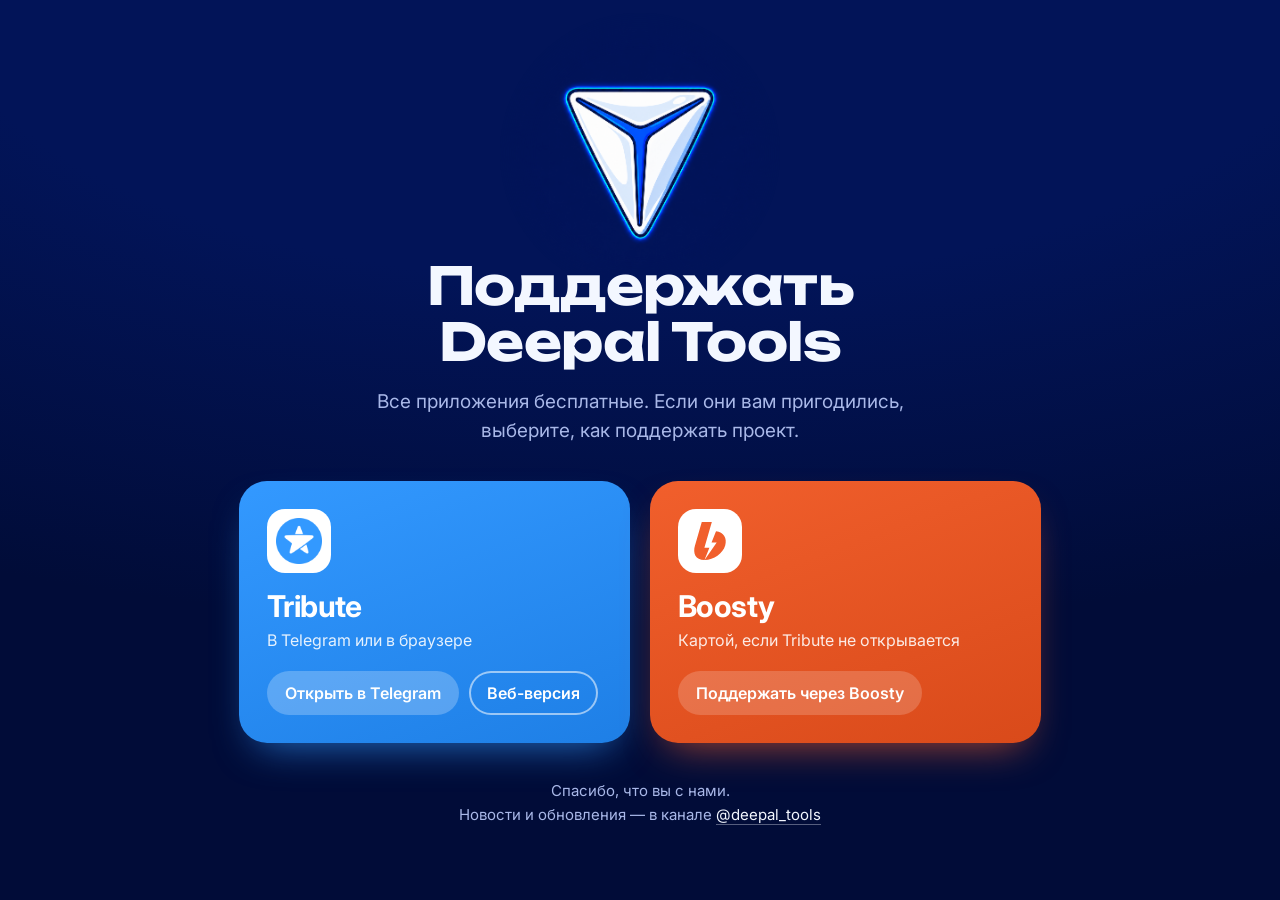
==== donate/index.html @ a40a6d68 "Вернул отдельную страницу доната на /donate/" ====
<!doctype html>
<html lang="ru">
<head>
<meta charset="utf-8">
<meta name="viewport" content="width=device-width, initial-scale=1, viewport-fit=cover">
<title>Поддержать Deepal Tools</title>
<meta name="description" content="Приложения Deepal Tools бесплатные. Поддержать проект можно через Tribute или Boosty.">
<meta name="theme-color" content="#021458">
<meta property="og:title" content="Поддержать Deepal Tools">
<meta property="og:description" content="Tribute или Boosty — как вам удобнее.">
<meta property="og:image" content="https://deepaltools.github.io/assets/deepal-tools.png">
<link rel="icon" href="../assets/deepal-tools.png">
<link rel="apple-touch-icon" href="../assets/deepal-tools.png">
<link rel="preconnect" href="https://fonts.googleapis.com">
<link rel="preconnect" href="https://fonts.gstatic.com" crossorigin>
<link href="https://fonts.googleapis.com/css2?family=Inter:wght@400;500;600;700&family=Unbounded:wght@500;700&display=swap" rel="stylesheet">
<style>
  :root {
    /* Цвета взяты со значка Deepal Tools: его фон и свечение контура. */
    --navy: #021458;
    --navy-deep: #010C38;
    --glow: #00E5FF;
    --white: #F3F7FF;
    --mist: #A9B8E8;
    /* Фирменные цвета сервисов — с их собственных значков. */
    --tribute: #3399FF;
    --tribute-deep: #1E7FE6;
    --boosty: #F15F2C;
    --boosty-deep: #D94A1A;
  }

  * { box-sizing: border-box; }

  html, body { margin: 0; }

  body {
    min-height: 100vh;
    min-height: 100dvh;
    background:
      radial-gradient(120% 70% at 50% 0%, var(--navy) 0%, var(--navy) 45%, var(--navy-deep) 100%);
    background-color: var(--navy-deep);
    color: var(--white);
    font-family: "Inter", system-ui, -apple-system, "Segoe UI", Roboto, sans-serif;
    -webkit-font-smoothing: antialiased;
    display: flex;
    flex-direction: column;
    align-items: center;
    /* Содержимое — по центру экрана, подпись снизу тянет его чуть выше середины. */
    justify-content: center;
    padding: max(20px, env(safe-area-inset-top)) 20px max(24px, env(safe-area-inset-bottom));
  }

  main {
    width: 100%;
    max-width: 802px;
    display: flex;
    flex-direction: column;
    align-items: center;
    text-align: center;
  }

  /* Значок целиком, без обрезки: квадратный тёмно-синий фон картинки совпадает с фоном
     страницы, а края мягко гаснут, чтобы на любом экране не проступил шов. */
  /* Размер значка зависит и от ширины, и от высоты окна, чтобы на низком экране
     плитки с кнопками помещались целиком. height: auto обязателен — иначе атрибут
     height у картинки задаёт высоту отдельно от ширины и значок сплющивается.
     Отрицательные поля съедают пустой фон вокруг треугольника. */
  .mark {
    --s: clamp(150px, min(52vw, 34vh), 280px);
    width: var(--s);
    height: auto;
    aspect-ratio: 1 / 1;
    margin: calc(var(--s) * -0.2) 0 calc(var(--s) * -0.14);
    display: block;
    -webkit-mask-image: radial-gradient(circle at 50% 50%, #000 52%, transparent 71%);
            mask-image: radial-gradient(circle at 50% 50%, #000 52%, transparent 71%);
    animation: wake 1.6s cubic-bezier(.2,.7,.2,1) both;
  }

  @keyframes wake {
    0%   { opacity: 0; transform: scale(.94); }
    100% { opacity: 1; transform: scale(1); }
  }

  /* Фон картинки значка заходит под заголовок; текст — поверх него, иначе ложится тенью. */
  h1, .lede, .choices { position: relative; z-index: 1; }

  h1 {
    font-family: "Unbounded", "Inter", sans-serif;
    font-weight: 700;
    font-size: clamp(28px, min(7.4vw, 6vh), 52px);
    line-height: 1.08;
    letter-spacing: -0.01em;
    margin: 4px 0 0;
  }

  .lede {
    margin: 16px 0 0;
    max-width: 30em;
    font-size: clamp(17px, 4.2vw, 19px);
    line-height: 1.55;
    color: var(--mist);
  }

  /* Ширина плитки = две кнопки Tribute (335) + поле 28 слева и справа = 391;
     две плитки и зазор 20 — 802. Колонки 1fr 1fr: Boosty ровно такой же ширины. */
  .choices {
    width: 802px;
    max-width: 100%;
    margin-top: clamp(20px, 4vh, 40px);
    display: grid;
    grid-template-columns: 1fr 1fr;
    gap: 20px;
  }

  .pay {
    position: relative;
    display: flex;
    flex-direction: column;
    align-items: flex-start;
    text-align: left;
    gap: 18px;
    padding: 28px;
    border-radius: 28px;
    color: #fff;
    text-decoration: none;
    min-height: min(220px, 26vh);
    overflow: hidden;
    transition: transform .18s ease, box-shadow .18s ease;
    -webkit-tap-highlight-color: transparent;
  }

  .pay:active { transform: scale(.98); }

  .pay:focus-visible {
    outline: 3px solid var(--glow);
    outline-offset: 4px;
  }

  .pay.tribute {
    background: linear-gradient(160deg, var(--tribute) 0%, var(--tribute-deep) 100%);
    box-shadow: 0 18px 40px -18px rgba(51, 153, 255, .75);
  }

  .pay.boosty {
    background: linear-gradient(160deg, var(--boosty) 0%, var(--boosty-deep) 100%);
    box-shadow: 0 18px 40px -18px rgba(241, 95, 44, .75);
  }

  @media (hover: hover) {
    .pay:hover { transform: translateY(-3px); }
  }

  .badge {
    width: 64px;
    height: 64px;
    border-radius: 18px;
    background: #fff;
    display: grid;
    place-items: center;
    flex: none;
  }

  .badge img { width: 46px; height: 46px; display: block; }
  .badge svg { width: 38px; height: 38px; display: block; }

  .name {
    font-family: "Inter", sans-serif;
    font-weight: 700;
    font-size: 30px;
    line-height: 1;
    letter-spacing: -0.02em;
  }

  .text { display: flex; flex-direction: column; gap: 8px; }

  .how {
    font-size: 16px;
    line-height: 1.45;
    color: rgba(255, 255, 255, .88);
    max-width: 22em;
  }

  .go {
    margin-top: auto;
    display: inline-flex;
    align-items: center;
    gap: 10px;
    padding: 12px 18px;
    border-radius: 999px;
    background: rgba(255, 255, 255, .18);
    font-weight: 600;
    font-size: 16px;
  }

  .go svg { width: 18px; height: 18px; }

  a.go { color: #fff; text-decoration: none; transition: background .18s ease; }
  a.go:focus-visible { outline: 3px solid var(--glow); outline-offset: 3px; }
  .gos .go { background: rgba(255, 255, 255, .24); }
  .gos .go.ghost { background: transparent; box-shadow: inset 0 0 0 2px rgba(255, 255, 255, .55); }
  @media (hover: hover) {
    a.go:hover { background: rgba(255, 255, 255, .34); }
  }

  /* Две кнопки Tribute — рядом, а на телефоне друг под другом во всю ширину. */
  .gos {
    margin-top: auto;
    display: flex;
    gap: 10px;
  }
  .gos .go { margin-top: 0; white-space: nowrap; }

  /* Плитка Tribute нажимается целиком, как Boosty, и ведёт в Telegram: невидимый слой
     ссылки «Открыть в Telegram» растянут на всю плитку. Веб-версия лежит выше этого слоя
     и открывается только своей кнопкой. */
  .pay.tribute { cursor: pointer; }
  .go.main::after { content: ""; position: absolute; inset: 0; border-radius: 28px; }
  .pay.tribute .go.main { position: static; }
  .go.ghost { position: relative; z-index: 1; }
  .pay.tribute:active:not(:has(.go.ghost:active)) { transform: scale(.98); }

  footer {
    padding-top: clamp(20px, 4vh, 44px);
    text-align: center;
    font-size: 15px;
    line-height: 1.6;
    color: var(--mist);
  }

  footer a {
    color: var(--white);
    text-decoration: none;
    border-bottom: 1px solid rgba(243, 247, 255, .35);
  }

  footer a:focus-visible { outline: 2px solid var(--glow); outline-offset: 3px; border-radius: 4px; }

  @media (max-width: 600px) {
        h1 { font-size: 28px; }
    .lede { font-size: 16px; }
    .choices { width: 100%; grid-template-columns: 1fr; gap: 12px; margin-top: 22px; }
    .lede { margin-top: 12px; }
    .pay { min-height: 0; padding: 20px; gap: 14px; flex-direction: row; flex-wrap: wrap; align-items: flex-start; }
    .pay .text { flex: 1 1 0; }
    .text { gap: 4px; }
    .go { flex-basis: 100%; justify-content: center; margin-top: 4px; }
    .gos { flex-basis: 100%; margin-top: 4px; }
    .gos { flex-direction: column; }
    .name { font-size: 26px; }
  }

  @media (prefers-reduced-motion: reduce) {
    .mark { animation: none; }
    .pay { transition: none; }
  }
</style>
</head>
<body>
<main>
  <img class="mark" src="../assets/deepal-tools.png" alt="Deepal Tools" width="300" height="300">

  <h1>Поддержать Deepal&nbsp;Tools</h1>
  <p class="lede">Все приложения бесплатные. Если они вам пригодились, выберите, как поддержать проект.</p>

  <div class="choices">
    <!-- У Tribute два входа: мини-приложение в Telegram и веб-версия в браузере. -->
    <div class="pay tribute">
      <span class="badge"><img src="../assets/tribute.png" alt="" width="46" height="46"></span>
      <span class="text">
        <span class="name">Tribute</span>
        <span class="how">В Telegram или в браузере</span>
      </span>
      <span class="gos">
        <a class="go main" href="https://t.me/tribute/app?startapp=dPI5" rel="noopener">Открыть в Telegram</a>
        <a class="go ghost" href="https://web.tribute.tg/d/PI5" rel="noopener">Веб-версия</a>
      </span>
    </div>

    <a class="pay boosty" href="https://boosty.to/deepaltools/donate" rel="noopener">
      <span class="badge">
        <!-- Знак Boosty — фирменный, из Simple Icons (источник: boosty.to/app/brand). -->
        <svg viewBox="0 0 24 24" aria-hidden="true"><path fill="#F15F2C" d="M2.661 14.337 6.801 0h6.362L11.88 4.444l-.038.077-3.378 11.733h3.15c-1.321 3.289-2.35 5.867-3.086 7.733-5.816-.063-7.442-4.228-6.02-9.155M8.554 24l7.67-11.035h-3.25l2.83-7.073c4.852.508 7.137 4.33 5.791 8.952C20.16 19.81 14.344 24 8.68 24h-.127z"/></svg>
      </span>
      <span class="text">
        <span class="name">Boosty</span>
        <span class="how">Картой, если Tribute не открывается</span>
      </span>
      <span class="go">Поддержать через Boosty
      </span>
    </a>
  </div>
</main>

<footer>
  Спасибо, что вы с нами.<br>
  Новости и обновления — в канале <a href="https://t.me/deepal_tools">@deepal_tools</a>
</footer>
</body>
</html>
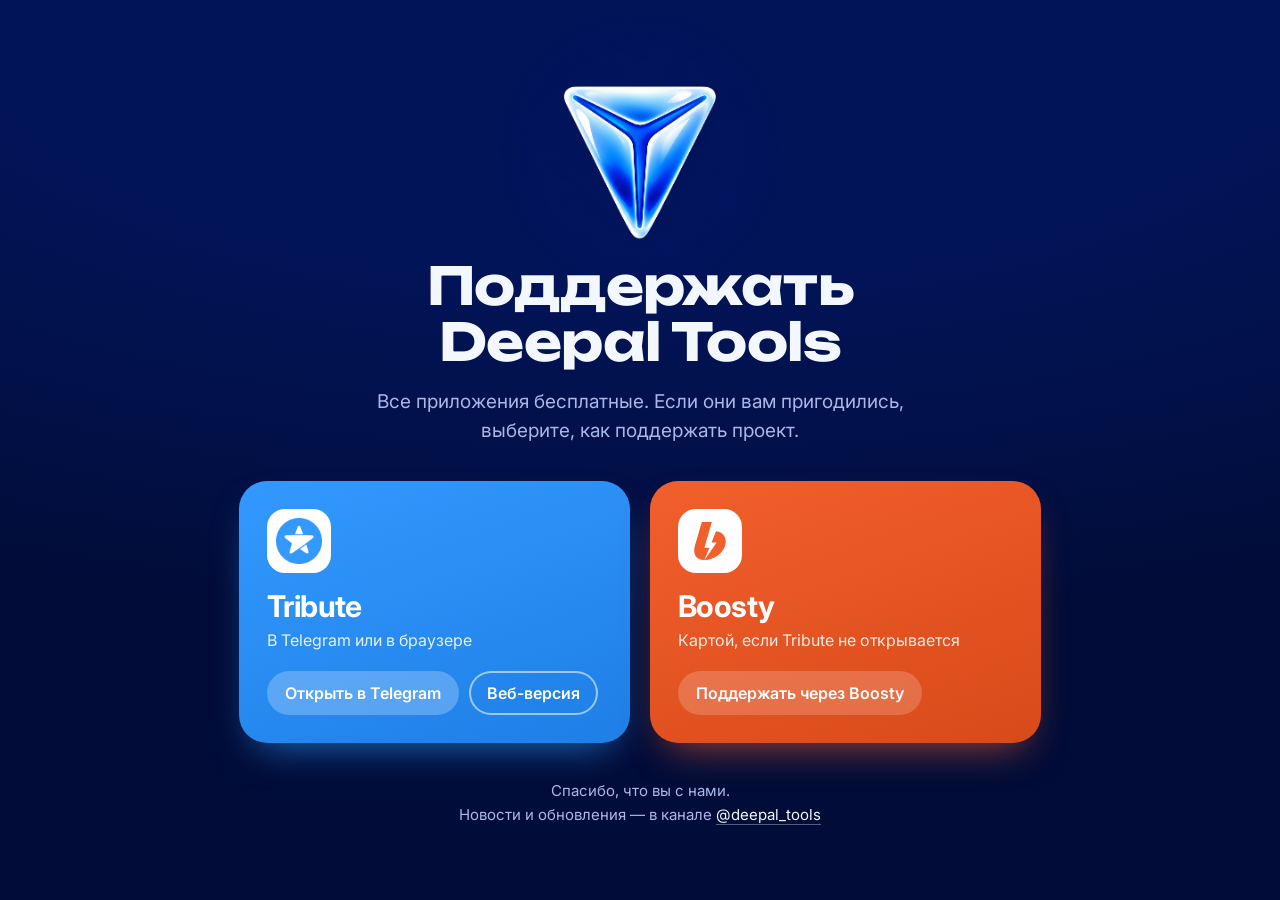
==== commit 2ceaf29e: "Новый стеклянный логотип Deepal Tools" ====
--- a/donate/index.html
+++ b/donate/index.html
@@ -8,9 +8,16 @@
 <meta name="theme-color" content="#021458">
 <meta property="og:title" content="Поддержать Deepal Tools">
 <meta property="og:description" content="Tribute или Boosty — как вам удобнее.">
-<meta property="og:image" content="https://deepaltools.github.io/assets/deepal-tools.png">
-<link rel="icon" href="../assets/deepal-tools.png">
-<link rel="apple-touch-icon" href="../assets/deepal-tools.png">
+<meta property="og:type" content="website">
+<meta property="og:site_name" content="Deepal Tools">
+<meta property="og:url" content="https://deepaltools.github.io/donate/">
+<!-- Широкая обложка 1200×630: с ней Telegram и другие показывают большое превью ссылки. -->
+<meta property="og:image" content="https://deepaltools.github.io/assets/preview-donate.png?v=2">
+<meta property="og:image:width" content="1200">
+<meta property="og:image:height" content="630">
+<meta name="twitter:card" content="summary_large_image">
+<link rel="icon" href="../assets/deepal-tools.png?v=2">
+<link rel="apple-touch-icon" href="../assets/deepal-tools.png?v=2">
 <link rel="preconnect" href="https://fonts.googleapis.com">
 <link rel="preconnect" href="https://fonts.gstatic.com" crossorigin>
 <link href="https://fonts.googleapis.com/css2?family=Inter:wght@400;500;600;700&family=Unbounded:wght@500;700&display=swap" rel="stylesheet">
@@ -258,7 +265,7 @@
 </head>
 <body>
 <main>
-  <img class="mark" src="../assets/deepal-tools.png" alt="Deepal Tools" width="300" height="300">
+  <img class="mark" src="../assets/deepal-tools.png?v=2" alt="Deepal Tools" width="300" height="300">
 
   <h1>Поддержать Deepal&nbsp;Tools</h1>
   <p class="lede">Все приложения бесплатные. Если они вам пригодились, выберите, как поддержать проект.</p>
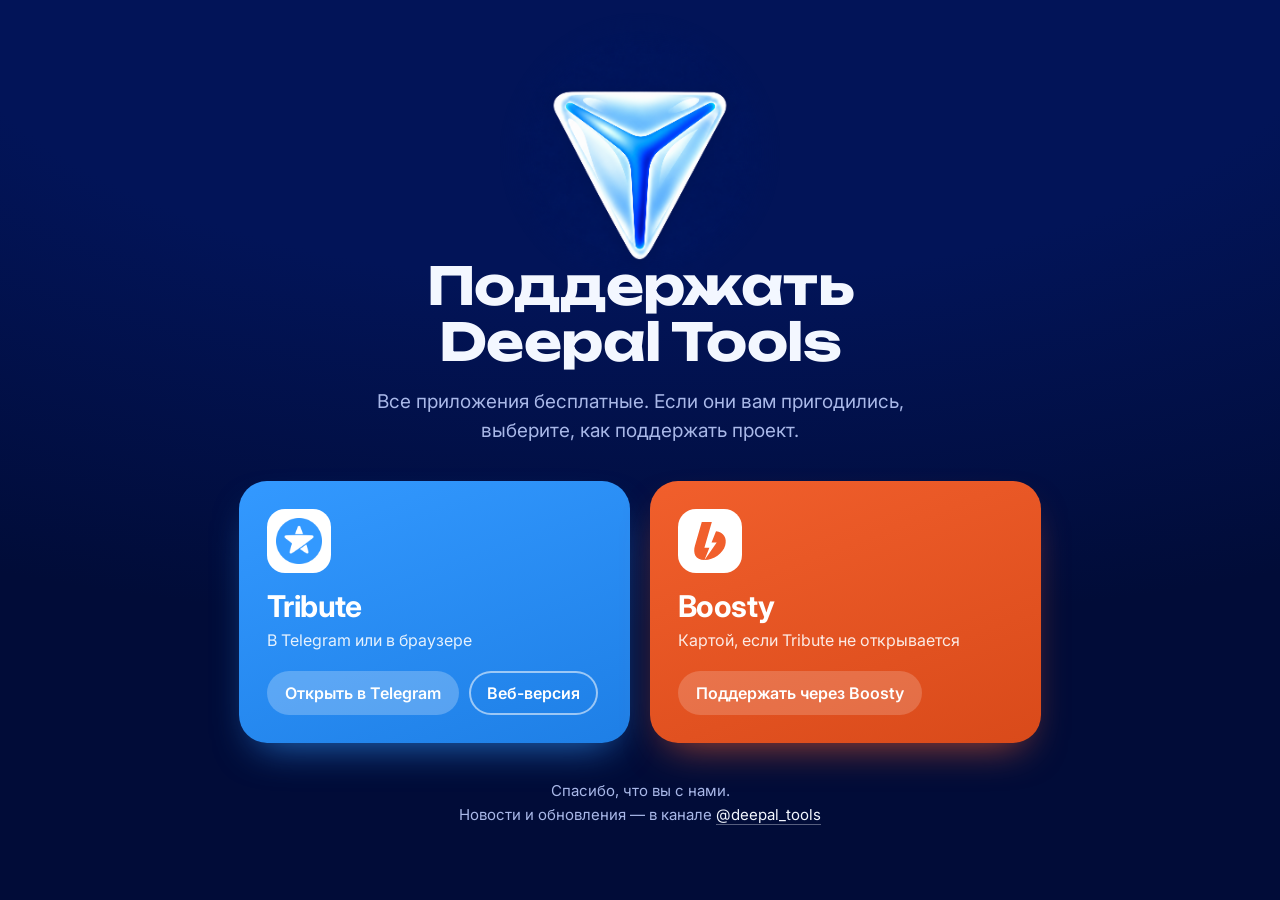
==== commit a154e130: "Новая иконка Deepal Tools (по центру круга)" ====
--- a/donate/index.html
+++ b/donate/index.html
@@ -12,12 +12,12 @@
 <meta property="og:site_name" content="Deepal Tools">
 <meta property="og:url" content="https://deepaltools.github.io/donate/">
 <!-- Широкая обложка 1200×630: с ней Telegram и другие показывают большое превью ссылки. -->
-<meta property="og:image" content="https://deepaltools.github.io/assets/preview-donate.png?v=2">
+<meta property="og:image" content="https://deepaltools.github.io/assets/preview-donate.png?v=3">
 <meta property="og:image:width" content="1200">
 <meta property="og:image:height" content="630">
 <meta name="twitter:card" content="summary_large_image">
-<link rel="icon" href="../assets/deepal-tools.png?v=2">
-<link rel="apple-touch-icon" href="../assets/deepal-tools.png?v=2">
+<link rel="icon" href="../assets/deepal-tools.png?v=3">
+<link rel="apple-touch-icon" href="../assets/deepal-tools.png?v=3">
 <link rel="preconnect" href="https://fonts.googleapis.com">
 <link rel="preconnect" href="https://fonts.gstatic.com" crossorigin>
 <link href="https://fonts.googleapis.com/css2?family=Inter:wght@400;500;600;700&family=Unbounded:wght@500;700&display=swap" rel="stylesheet">
@@ -265,7 +265,7 @@
 </head>
 <body>
 <main>
-  <img class="mark" src="../assets/deepal-tools.png?v=2" alt="Deepal Tools" width="300" height="300">
+  <img class="mark" src="../assets/deepal-tools.png?v=3" alt="Deepal Tools" width="300" height="300">
 
   <h1>Поддержать Deepal&nbsp;Tools</h1>
   <p class="lede">Все приложения бесплатные. Если они вам пригодились, выберите, как поддержать проект.</p>
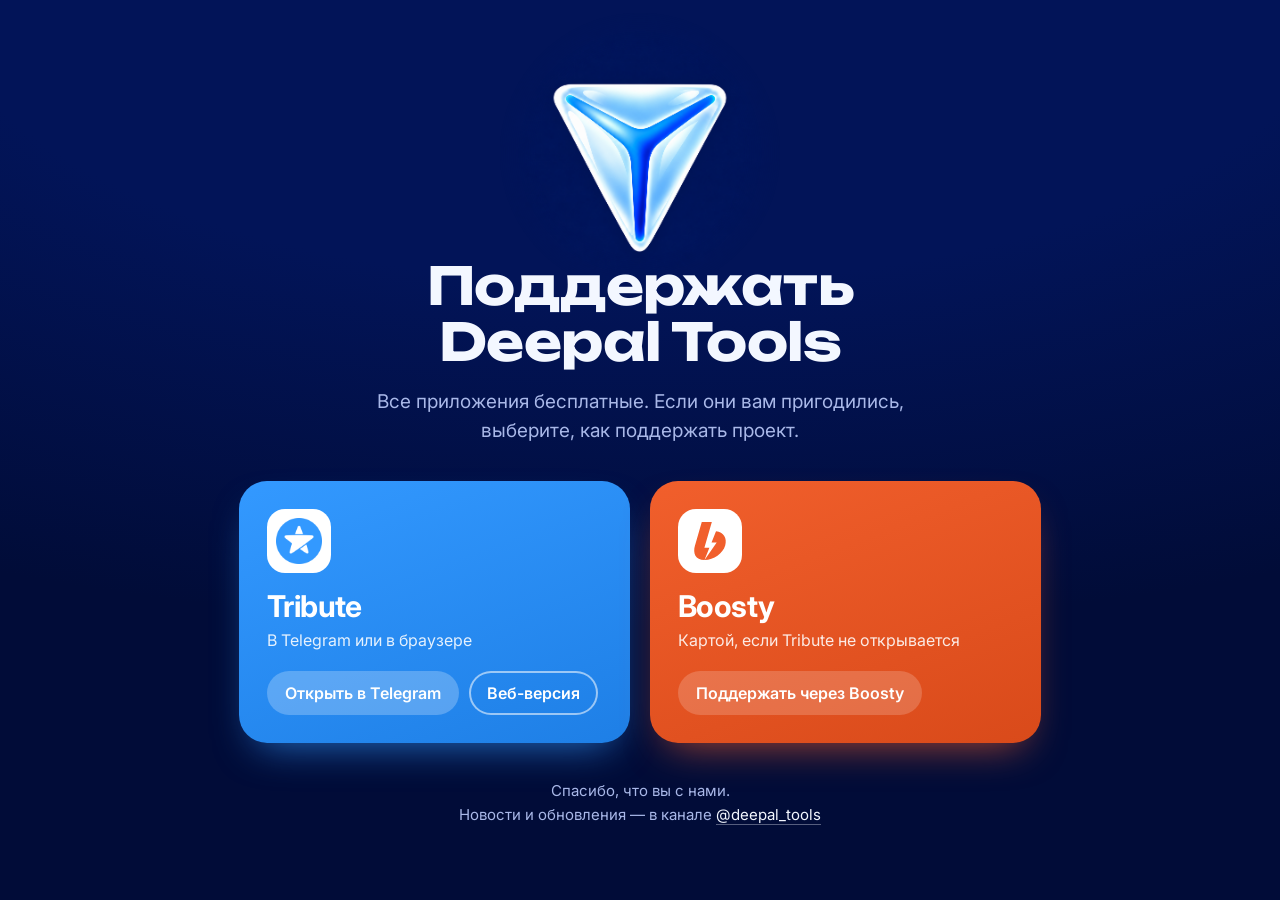
==== commit 73d27012: "Иконка Deepal Tools: сдвиг вниз 35 px" ====
--- a/donate/index.html
+++ b/donate/index.html
@@ -12,12 +12,12 @@
 <meta property="og:site_name" content="Deepal Tools">
 <meta property="og:url" content="https://deepaltools.github.io/donate/">
 <!-- Широкая обложка 1200×630: с ней Telegram и другие показывают большое превью ссылки. -->
-<meta property="og:image" content="https://deepaltools.github.io/assets/preview-donate.png?v=3">
+<meta property="og:image" content="https://deepaltools.github.io/assets/preview-donate.png?v=4">
 <meta property="og:image:width" content="1200">
 <meta property="og:image:height" content="630">
 <meta name="twitter:card" content="summary_large_image">
-<link rel="icon" href="../assets/deepal-tools.png?v=3">
-<link rel="apple-touch-icon" href="../assets/deepal-tools.png?v=3">
+<link rel="icon" href="../assets/deepal-tools.png?v=4">
+<link rel="apple-touch-icon" href="../assets/deepal-tools.png?v=4">
 <link rel="preconnect" href="https://fonts.googleapis.com">
 <link rel="preconnect" href="https://fonts.gstatic.com" crossorigin>
 <link href="https://fonts.googleapis.com/css2?family=Inter:wght@400;500;600;700&family=Unbounded:wght@500;700&display=swap" rel="stylesheet">
@@ -265,7 +265,7 @@
 </head>
 <body>
 <main>
-  <img class="mark" src="../assets/deepal-tools.png?v=3" alt="Deepal Tools" width="300" height="300">
+  <img class="mark" src="../assets/deepal-tools.png?v=4" alt="Deepal Tools" width="300" height="300">
 
   <h1>Поддержать Deepal&nbsp;Tools</h1>
   <p class="lede">Все приложения бесплатные. Если они вам пригодились, выберите, как поддержать проект.</p>
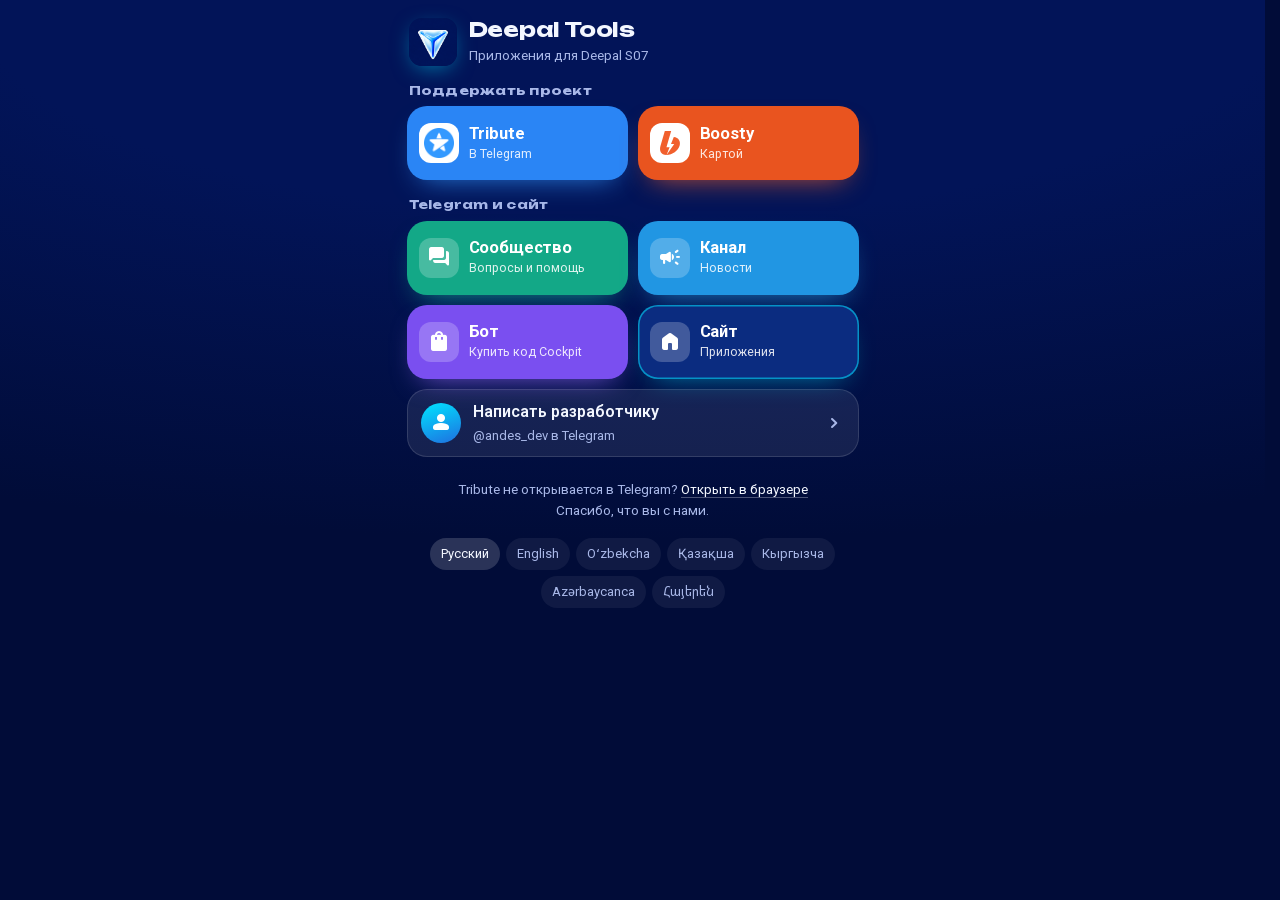
==== commit 0efccf87: "Визитка Deepal Tools вместо старой страницы (запасная копия deepaltools.com/links)" ====
--- a/donate/index.html
+++ b/donate/index.html
@@ -1,307 +1,154 @@
 <!doctype html>
+
 <html lang="ru">
 <head>
-<meta charset="utf-8">
-<meta name="viewport" content="width=device-width, initial-scale=1, viewport-fit=cover">
-<title>Поддержать Deepal Tools</title>
-<meta name="description" content="Приложения Deepal Tools бесплатные. Поддержать проект можно через Tribute или Boosty.">
-<meta name="theme-color" content="#021458">
-<meta property="og:title" content="Поддержать Deepal Tools">
-<meta property="og:description" content="Tribute или Boosty — как вам удобнее.">
-<meta property="og:type" content="website">
-<meta property="og:site_name" content="Deepal Tools">
-<meta property="og:url" content="https://deepaltools.github.io/donate/">
-<!-- Широкая обложка 1200×630: с ней Telegram и другие показывают большое превью ссылки. -->
-<meta property="og:image" content="https://deepaltools.github.io/assets/preview-donate.png?v=4">
-<meta property="og:image:width" content="1200">
-<meta property="og:image:height" content="630">
-<meta name="twitter:card" content="summary_large_image">
-<link rel="icon" href="../assets/deepal-tools.png?v=4">
-<link rel="apple-touch-icon" href="../assets/deepal-tools.png?v=4">
-<link rel="preconnect" href="https://fonts.googleapis.com">
-<link rel="preconnect" href="https://fonts.gstatic.com" crossorigin>
-<link href="https://fonts.googleapis.com/css2?family=Inter:wght@400;500;600;700&family=Unbounded:wght@500;700&display=swap" rel="stylesheet">
+<meta charset="utf-8"/>
+<meta content="width=device-width, initial-scale=1" name="viewport"/>
+<title>Deepal Tools — сообщество, поддержка и контакты</title>
+<meta content="Сообщество и канал Deepal Tools в Telegram, бот для покупки кода Cockpit, сайт, связь с разработчиком и поддержка проекта." name="description"/>
+<meta content="Deepal Tools — сообщество, поддержка и контакты" property="og:title"/>
+<meta content="Сообщество и канал Deepal Tools в Telegram, бот для покупки кода Cockpit, сайт, связь с разработчиком и поддержка проекта." property="og:description"/>
+<link href="https://deepaltools.com/links/" rel="canonical"/><link href="https://deepaltools.com/hy/links/" hreflang="hy" rel="alternate"/><link href="https://deepaltools.com/az/links/" hreflang="az" rel="alternate"/><link href="https://deepaltools.com/ky/links/" hreflang="ky" rel="alternate"/><link href="https://deepaltools.com/kk/links/" hreflang="kk" rel="alternate"/><link href="https://deepaltools.com/uz/links/" hreflang="uz" rel="alternate"/><link href="https://deepaltools.com/en/links/" hreflang="en" rel="alternate"/><link href="https://deepaltools.com/links/" hreflang="ru" rel="alternate"/>
+<meta content="website" property="og:type"/>
+<meta content="https://deepaltools.com/links/" property="og:url"/>
+<meta content="https://deepaltools.com/assets/preview.png?v=b06aa7fb22" property="og:image"/>
+<meta content="1200" property="og:image:width"/>
+<meta content="630" property="og:image:height"/>
+<meta content="summary_large_image" name="twitter:card"/>
+<meta content="ru_RU" property="og:locale"/>
+<meta content="Deepal Tools" property="og:site_name"/>
+<meta content="#06080B" name="theme-color"/>
+<link href="/assets/deepal-tools.png?v=bff57fbc48" rel="icon" type="image/png"/>
+<link href="/assets/deepal-tools.png?v=bff57fbc48" rel="apple-touch-icon"/>
+<link as="font" crossorigin="" href="/assets/fonts/roboto-cyrillic.woff2?v=32886c5ec6" rel="preload" type="font/woff2"/>
+<link as="font" crossorigin="" href="/assets/fonts/material-symbols.woff2?v=08b8d67136" rel="preload" type="font/woff2"/>
+<link href="/assets/fonts/fonts.css?v=b6f32b4de0" rel="stylesheet"/>
+<link href="/assets/base.css?v=0021d8f76d" rel="stylesheet"/>
+</head>
+<body class="card-page">
+<main id="main">
+<link href="/assets/links/unbounded.css" rel="stylesheet"/>
 <style>
-  :root {
-    /* Цвета взяты со значка Deepal Tools: его фон и свечение контура. */
-    --navy: #021458;
-    --navy-deep: #010C38;
-    --glow: #00E5FF;
-    --white: #F3F7FF;
-    --mist: #A9B8E8;
-    /* Фирменные цвета сервисов — с их собственных значков. */
-    --tribute: #3399FF;
-    --tribute-deep: #1E7FE6;
-    --boosty: #F15F2C;
-    --boosty-deep: #D94A1A;
+  /* Визитка по QR-коду. Владелец 14.11: всё сразу на первом экране телефона (Tribute, Boosty, сообщество, канал,
+     бот, сайт, разработчик), шапка компактная, как на сайте; плитки сочные, как на прежней странице доната;
+     без подчёркиваний при наведении. Цвета — свои: фон и свечение со значка Deepal Tools. */
+  .card-page {
+    --navy: #021458; --navy-deep: #010C38; --glow: #00E5FF; --mist: #A9B8E8; --snow: #F3F7FF;
+    --tribute: #3399FF; --tribute-deep: #1E6FE0; --boosty: #F15F2C; --boosty-deep: #CF4314;
+    --teal: #19D3A4; --teal-deep: #0A8E74; --tg: #2AABEE; --tg-deep: #1676C9;
+    --violet: #9B6BFF; --violet-deep: #5B32D6;
+    --tribute-solid: #2A85F5; --boosty-solid: #E9541F; --teal-solid: #13A887; --tg-solid: #2196E3;
+    --violet-solid: #7A4FF0; --site-solid: #0B2C80;
+    background: radial-gradient(130% 60% at 50% 0%, var(--navy) 0%, var(--navy) 40%, var(--navy-deep) 100%);
+    background-color: var(--navy-deep); color: var(--snow); min-height: 100dvh;
   }
+  .lk a, .lk a:hover { text-decoration: none; }
+  .lk { max-width: 30rem; margin: 0 auto; padding: max(14px, env(safe-area-inset-top)) 14px max(24px, env(safe-area-inset-bottom)); }
 
-  * { box-sizing: border-box; }
+  .lk-top { display: flex; align-items: center; gap: 12px; padding: 4px 2px 0; }
+  .lk-top img { width: 48px; height: 48px; border-radius: 13px; flex: none; box-shadow: 0 6px 22px -6px rgba(0, 229, 255, .55); }
+  .lk-top h1 { font-family: "Unbounded", var(--font); font-weight: 700; font-size: 21px; line-height: 1.1; margin: 0; letter-spacing: -.01em; }
+  .lk-top p { margin: 3px 0 0; color: var(--mist); font-size: 13.5px; }
 
-  html, body { margin: 0; }
+  .lk-h { font-family: "Unbounded", var(--font); font-weight: 700; font-size: 12.5px; letter-spacing: .02em; margin: 18px 2px 8px; color: var(--mist); }
 
-  body {
-    min-height: 100vh;
-    min-height: 100dvh;
-    background:
-      radial-gradient(120% 70% at 50% 0%, var(--navy) 0%, var(--navy) 45%, var(--navy-deep) 100%);
-    background-color: var(--navy-deep);
-    color: var(--white);
-    font-family: "Inter", system-ui, -apple-system, "Segoe UI", Roboto, sans-serif;
-    -webkit-font-smoothing: antialiased;
-    display: flex;
-    flex-direction: column;
-    align-items: center;
-    /* Содержимое — по центру экрана, подпись снизу тянет его чуть выше середины. */
-    justify-content: center;
-    padding: max(20px, env(safe-area-inset-top)) 20px max(24px, env(safe-area-inset-bottom));
+  .tiles { display: grid; grid-template-columns: 1fr 1fr; gap: 10px; }
+  .tile {
+    position: relative; display: flex; align-items: center; gap: 10px; padding: 12px; min-height: 74px;
+    border-radius: 20px; color: #fff; overflow: hidden; isolation: isolate;
+    transition: transform .16s ease, filter .16s ease; -webkit-tap-highlight-color: transparent;
   }
+  .tile:active { transform: scale(.97); }
+  .tile:focus-visible { outline: 3px solid var(--glow); outline-offset: 3px; }
+  @media (hover: hover) { .tile:hover { filter: brightness(1.08); } }
+  .tile .badge { width: 40px; height: 40px; border-radius: 12px; display: grid; place-items: center; flex: none; background: rgba(255, 255, 255, .22); }
+  .tile .badge .ms { font-size: 23px; color: #fff; }
+  .tile .badge.white { background: #fff; }
+  .tile .badge.white img { width: 30px; height: 30px; display: block; }
+  .tile .badge.white svg { width: 24px; height: 24px; display: block; }
+  .tile .tx { min-width: 0; }
+  .tile b { display: block; font-size: 16.5px; font-weight: 700; line-height: 1.15; letter-spacing: -.01em; }
+  .tile .sub { display: block; font-size: 12.5px; line-height: 1.3; color: rgba(255, 255, 255, .86); margin-top: 2px; }
 
-  main {
-    width: 100%;
-    max-width: 802px;
-    display: flex;
-    flex-direction: column;
-    align-items: center;
-    text-align: center;
+  /* Владелец 15.11: заливка ровная, одним цветом — без бликов и переходов. */
+  .tile.tribute { background: var(--tribute-solid); box-shadow: 0 12px 28px -14px rgba(51, 153, 255, .85); }
+  .tile.boosty  { background: var(--boosty-solid); box-shadow: 0 12px 28px -14px rgba(241, 95, 44, .85); }
+  .tile.community { background: var(--teal-solid); box-shadow: 0 12px 28px -14px rgba(25, 211, 164, .75); }
+  .tile.channel { background: var(--tg-solid); box-shadow: 0 12px 28px -14px rgba(42, 171, 238, .8); }
+  .tile.bot { background: var(--violet-solid); box-shadow: 0 12px 28px -14px rgba(155, 107, 255, .8); }
+  .tile.site { background: var(--site-solid); box-shadow: inset 0 0 0 1.5px rgba(0, 229, 255, .55), 0 12px 28px -16px rgba(0, 229, 255, .6); }
+
+  .dev {
+    margin-top: 10px; display: flex; align-items: center; gap: 12px; padding: 11px 14px; border-radius: 20px;
+    background: rgba(255, 255, 255, .08); box-shadow: inset 0 0 0 1px rgba(255, 255, 255, .13);
+    color: var(--snow); transition: transform .16s ease, background .16s ease;
   }
+  .dev:active { transform: scale(.98); }
+  .dev:focus-visible { outline: 3px solid var(--glow); outline-offset: 3px; }
+  @media (hover: hover) { .dev:hover { background: rgba(255, 255, 255, .12); } }
+  .dev .badge { width: 40px; height: 40px; border-radius: 50%; display: grid; place-items: center; flex: none;
+    background: linear-gradient(160deg, var(--glow), var(--tribute-deep)); }
+  .dev .badge .ms { font-size: 23px; color: #fff; }
+  .dev b { display: block; font-size: 16px; font-weight: 600; }
+  .dev .sub { display: block; font-size: 13px; color: var(--mist); margin-top: 1px; }
+  .dev .go { margin-left: auto; font-size: 22px; color: var(--mist); }
 
-  /* Значок целиком, без обрезки: квадратный тёмно-синий фон картинки совпадает с фоном
-     страницы, а края мягко гаснут, чтобы на любом экране не проступил шов. */
-  /* Размер значка зависит и от ширины, и от высоты окна, чтобы на низком экране
-     плитки с кнопками помещались целиком. height: auto обязателен — иначе атрибут
-     height у картинки задаёт высоту отдельно от ширины и значок сплющивается.
-     Отрицательные поля съедают пустой фон вокруг треугольника. */
-  .mark {
-    --s: clamp(150px, min(52vw, 34vh), 280px);
-    width: var(--s);
-    height: auto;
-    aspect-ratio: 1 / 1;
-    margin: calc(var(--s) * -0.2) 0 calc(var(--s) * -0.14);
-    display: block;
-    -webkit-mask-image: radial-gradient(circle at 50% 50%, #000 52%, transparent 71%);
-            mask-image: radial-gradient(circle at 50% 50%, #000 52%, transparent 71%);
-    animation: wake 1.6s cubic-bezier(.2,.7,.2,1) both;
-  }
+  .lk-more { margin-top: 22px; text-align: center; color: var(--mist); font-size: 13.5px; line-height: 1.6; }
+  .lk-more a { color: var(--snow); border-bottom: 1px solid rgba(243, 247, 255, .3); }
+  .lk-langs { display: flex; flex-wrap: wrap; justify-content: center; gap: 6px; margin-top: 16px; }
+  .lk-langs a { padding: 6px 11px; border-radius: 999px; color: var(--mist); font-size: 13px; background: rgba(255, 255, 255, .06); }
+  .lk-langs a[aria-current] { color: var(--snow); background: rgba(255, 255, 255, .16); }
+  .lk-langs a:focus-visible, .lk-more a:focus-visible { outline: 2px solid var(--glow); outline-offset: 2px; }
 
-  @keyframes wake {
-    0%   { opacity: 0; transform: scale(.94); }
-    100% { opacity: 1; transform: scale(1); }
-  }
-
-  /* Фон картинки значка заходит под заголовок; текст — поверх него, иначе ложится тенью. */
-  h1, .lede, .choices { position: relative; z-index: 1; }
-
-  h1 {
-    font-family: "Unbounded", "Inter", sans-serif;
-    font-weight: 700;
-    font-size: clamp(28px, min(7.4vw, 6vh), 52px);
-    line-height: 1.08;
-    letter-spacing: -0.01em;
-    margin: 4px 0 0;
-  }
-
-  .lede {
-    margin: 16px 0 0;
-    max-width: 30em;
-    font-size: clamp(17px, 4.2vw, 19px);
-    line-height: 1.55;
-    color: var(--mist);
-  }
-
-  /* Ширина плитки = две кнопки Tribute (335) + поле 28 слева и справа = 391;
-     две плитки и зазор 20 — 802. Колонки 1fr 1fr: Boosty ровно такой же ширины. */
-  .choices {
-    width: 802px;
-    max-width: 100%;
-    margin-top: clamp(20px, 4vh, 40px);
-    display: grid;
-    grid-template-columns: 1fr 1fr;
-    gap: 20px;
-  }
-
-  .pay {
-    position: relative;
-    display: flex;
-    flex-direction: column;
-    align-items: flex-start;
-    text-align: left;
-    gap: 18px;
-    padding: 28px;
-    border-radius: 28px;
-    color: #fff;
-    text-decoration: none;
-    min-height: min(220px, 26vh);
-    overflow: hidden;
-    transition: transform .18s ease, box-shadow .18s ease;
-    -webkit-tap-highlight-color: transparent;
-  }
-
-  .pay:active { transform: scale(.98); }
-
-  .pay:focus-visible {
-    outline: 3px solid var(--glow);
-    outline-offset: 4px;
-  }
-
-  .pay.tribute {
-    background: linear-gradient(160deg, var(--tribute) 0%, var(--tribute-deep) 100%);
-    box-shadow: 0 18px 40px -18px rgba(51, 153, 255, .75);
-  }
-
-  .pay.boosty {
-    background: linear-gradient(160deg, var(--boosty) 0%, var(--boosty-deep) 100%);
-    box-shadow: 0 18px 40px -18px rgba(241, 95, 44, .75);
-  }
-
-  @media (hover: hover) {
-    .pay:hover { transform: translateY(-3px); }
-  }
-
-  .badge {
-    width: 64px;
-    height: 64px;
-    border-radius: 18px;
-    background: #fff;
-    display: grid;
-    place-items: center;
-    flex: none;
-  }
-
-  .badge img { width: 46px; height: 46px; display: block; }
-  .badge svg { width: 38px; height: 38px; display: block; }
-
-  .name {
-    font-family: "Inter", sans-serif;
-    font-weight: 700;
-    font-size: 30px;
-    line-height: 1;
-    letter-spacing: -0.02em;
-  }
-
-  .text { display: flex; flex-direction: column; gap: 8px; }
-
-  .how {
-    font-size: 16px;
-    line-height: 1.45;
-    color: rgba(255, 255, 255, .88);
-    max-width: 22em;
-  }
-
-  .go {
-    margin-top: auto;
-    display: inline-flex;
-    align-items: center;
-    gap: 10px;
-    padding: 12px 18px;
-    border-radius: 999px;
-    background: rgba(255, 255, 255, .18);
-    font-weight: 600;
-    font-size: 16px;
-  }
-
-  .go svg { width: 18px; height: 18px; }
-
-  a.go { color: #fff; text-decoration: none; transition: background .18s ease; }
-  a.go:focus-visible { outline: 3px solid var(--glow); outline-offset: 3px; }
-  .gos .go { background: rgba(255, 255, 255, .24); }
-  .gos .go.ghost { background: transparent; box-shadow: inset 0 0 0 2px rgba(255, 255, 255, .55); }
-  @media (hover: hover) {
-    a.go:hover { background: rgba(255, 255, 255, .34); }
-  }
-
-  /* Две кнопки Tribute — рядом, а на телефоне друг под другом во всю ширину. */
-  .gos {
-    margin-top: auto;
-    display: flex;
-    gap: 10px;
-  }
-  .gos .go { margin-top: 0; white-space: nowrap; }
-
-  /* Плитка Tribute нажимается целиком, как Boosty, и ведёт в Telegram: невидимый слой
-     ссылки «Открыть в Telegram» растянут на всю плитку. Веб-версия лежит выше этого слоя
-     и открывается только своей кнопкой. */
-  .pay.tribute { cursor: pointer; }
-  .go.main::after { content: ""; position: absolute; inset: 0; border-radius: 28px; }
-  .pay.tribute .go.main { position: static; }
-  .go.ghost { position: relative; z-index: 1; }
-  .pay.tribute:active:not(:has(.go.ghost:active)) { transform: scale(.98); }
-
-  footer {
-    padding-top: clamp(20px, 4vh, 44px);
-    text-align: center;
-    font-size: 15px;
-    line-height: 1.6;
-    color: var(--mist);
-  }
-
-  footer a {
-    color: var(--white);
-    text-decoration: none;
-    border-bottom: 1px solid rgba(243, 247, 255, .35);
-  }
-
-  footer a:focus-visible { outline: 2px solid var(--glow); outline-offset: 3px; border-radius: 4px; }
-
-  @media (max-width: 600px) {
-        h1 { font-size: 28px; }
-    .lede { font-size: 16px; }
-    .choices { width: 100%; grid-template-columns: 1fr; gap: 12px; margin-top: 22px; }
-    .lede { margin-top: 12px; }
-    .pay { min-height: 0; padding: 20px; gap: 14px; flex-direction: row; flex-wrap: wrap; align-items: flex-start; }
-    .pay .text { flex: 1 1 0; }
-    .text { gap: 4px; }
-    .go { flex-basis: 100%; justify-content: center; margin-top: 4px; }
-    .gos { flex-basis: 100%; margin-top: 4px; }
-    .gos { flex-direction: column; }
-    .name { font-size: 26px; }
-  }
-
-  @media (prefers-reduced-motion: reduce) {
-    .mark { animation: none; }
-    .pay { transition: none; }
-  }
+  @media (max-width: 340px) { .tile { flex-direction: column; align-items: flex-start; } }
+  @media (prefers-reduced-motion: reduce) { .tile, .dev { transition: none; } }
 </style>
-</head>
-<body>
-<main>
-  <img class="mark" src="../assets/deepal-tools.png?v=4" alt="Deepal Tools" width="300" height="300">
-
-  <h1>Поддержать Deepal&nbsp;Tools</h1>
-  <p class="lede">Все приложения бесплатные. Если они вам пригодились, выберите, как поддержать проект.</p>
-
-  <div class="choices">
-    <!-- У Tribute два входа: мини-приложение в Telegram и веб-версия в браузере. -->
-    <div class="pay tribute">
-      <span class="badge"><img src="../assets/tribute.png" alt="" width="46" height="46"></span>
-      <span class="text">
-        <span class="name">Tribute</span>
-        <span class="how">В Telegram или в браузере</span>
-      </span>
-      <span class="gos">
-        <a class="go main" href="https://t.me/tribute/app?startapp=dPI5" rel="noopener">Открыть в Telegram</a>
-        <a class="go ghost" href="https://web.tribute.tg/d/PI5" rel="noopener">Веб-версия</a>
-      </span>
-    </div>
-
-    <a class="pay boosty" href="https://boosty.to/deepaltools/donate" rel="noopener">
-      <span class="badge">
-        <!-- Знак Boosty — фирменный, из Simple Icons (источник: boosty.to/app/brand). -->
-        <svg viewBox="0 0 24 24" aria-hidden="true"><path fill="#F15F2C" d="M2.661 14.337 6.801 0h6.362L11.88 4.444l-.038.077-3.378 11.733h3.15c-1.321 3.289-2.35 5.867-3.086 7.733-5.816-.063-7.442-4.228-6.02-9.155M8.554 24l7.67-11.035h-3.25l2.83-7.073c4.852.508 7.137 4.33 5.791 8.952C20.16 19.81 14.344 24 8.68 24h-.127z"/></svg>
-      </span>
-      <span class="text">
-        <span class="name">Boosty</span>
-        <span class="how">Картой, если Tribute не открывается</span>
-      </span>
-      <span class="go">Поддержать через Boosty
-      </span>
-    </a>
-  </div>
+<div class="lk">
+<header class="lk-top">
+<img alt="" height="48" src="/assets/deepal-tools.png?v=bff57fbc48" width="48"/>
+<div>
+<h1>Deepal Tools</h1>
+<p>Приложения для Deepal S07</p>
+</div>
+</header>
+<h2 class="lk-h">Поддержать проект</h2>
+<div class="tiles">
+<a class="tile tribute" href="https://t.me/tribute/app?startapp=dPI5">
+<span class="badge white"><img alt="" height="30" src="/assets/links/tribute.png?v=4886d30d17" width="30"/></span>
+<span class="tx"><b>Tribute</b><span class="sub">В Telegram</span></span>
+</a>
+<a class="tile boosty" href="https://boosty.to/deepaltools/donate">
+<span class="badge white"><svg aria-hidden="true" viewbox="0 0 24 24"><path d="M2.661 14.337 6.801 0h6.362L11.88 4.444l-.038.077-3.378 11.733h3.15c-1.321 3.289-2.35 5.867-3.086 7.733-5.816-.063-7.442-4.228-6.02-9.155M8.554 24l7.67-11.035h-3.25l2.83-7.073c4.852.508 7.137 4.33 5.791 8.952C20.16 19.81 14.344 24 8.68 24h-.127z" fill="#F15F2C"></path></svg></span>
+<span class="tx"><b>Boosty</b><span class="sub">Картой</span></span>
+</a>
+</div>
+<h2 class="lk-h">Telegram и сайт</h2>
+<div class="tiles">
+<a class="tile community" href="https://t.me/deepal_tools_community">
+<span class="badge"><span aria-hidden="true" class="ms">forum</span></span>
+<span class="tx"><b>Сообщество</b><span class="sub">Вопросы и помощь</span></span>
+</a>
+<a class="tile channel" href="https://t.me/deepal_tools">
+<span class="badge"><span aria-hidden="true" class="ms">campaign</span></span>
+<span class="tx"><b>Канал</b><span class="sub">Новости</span></span>
+</a>
+<a class="tile bot" href="https://t.me/DeepalToolsBot">
+<span class="badge"><span aria-hidden="true" class="ms">shopping_bag</span></span>
+<span class="tx"><b>Бот</b><span class="sub">Купить код Cockpit</span></span>
+</a>
+<a class="tile site" href="https://deepaltools.com/">
+<span class="badge"><span aria-hidden="true" class="ms">home</span></span>
+<span class="tx"><b>Сайт</b><span class="sub">Приложения</span></span>
+</a>
+</div>
+<a class="dev" href="https://t.me/andes_dev">
+<span class="badge"><span aria-hidden="true" class="ms">person</span></span>
+<span><b>Написать разработчику</b><span class="sub">@andes_dev в Telegram</span></span>
+<span aria-hidden="true" class="ms go">chevron_right</span>
+</a>
+<p class="lk-more">Tribute не открывается в Telegram? <a href="https://web.tribute.tg/d/PI5">Открыть в браузере</a><br/>Спасибо, что вы с нами.</p>
+<nav aria-label="Language" class="lang-menu lk-langs"><a aria-current="true" href="https://deepaltools.com/links/" hreflang="ru" lang="ru">Русский</a><a href="https://deepaltools.com/en/links/" hreflang="en" lang="en">English</a><a href="https://deepaltools.com/uz/links/" hreflang="uz" lang="uz">Oʻzbekcha</a><a href="https://deepaltools.com/kk/links/" hreflang="kk" lang="kk">Қазақша</a><a href="https://deepaltools.com/ky/links/" hreflang="ky" lang="ky">Кыргызча</a><a href="https://deepaltools.com/az/links/" hreflang="az" lang="az">Azərbaycanca</a><a href="https://deepaltools.com/hy/links/" hreflang="hy" lang="hy">Հայերեն</a></nav>
+</div>
 </main>
-
-<footer>
-  Спасибо, что вы с нами.<br>
-  Новости и обновления — в канале <a href="https://t.me/deepal_tools">@deepal_tools</a>
-</footer>
 </body>
 </html>
--- a/assets/fonts/fonts.css
+++ b/assets/fonts/fonts.css
@@ -0,0 +1,16 @@
+/* Roboto (кириллица и латиница, переменный 400–700) и иконки Material Symbols Rounded — только используемые на сайте. Свои, без Google. */
+@font-face { font-family: "Roboto"; font-style: normal; font-weight: 400 700; font-display: swap;
+  src: url(/assets/fonts/roboto-cyrillic.woff2?v=32886c5ec6) format("woff2"); unicode-range: U+0301, U+0400-045F, U+0490-0491, U+04B0-04B1, U+2116; }
+@font-face { font-family: "Roboto"; font-style: normal; font-weight: 400 700; font-display: swap;
+  src: url(/assets/fonts/roboto-latin.woff2?v=0a44e0bb6b) format("woff2"); unicode-range: U+0000-00FF, U+0131, U+0152-0153, U+02BB-02BC, U+02C6, U+02DA, U+02DC, U+0304, U+0308, U+0329, U+2000-206F, U+20AC, U+2122, U+2191, U+2193, U+2212, U+2215, U+FEFF, U+FFFD; }
+@font-face { font-family: "Material Symbols Rounded"; font-style: normal; font-weight: 500; font-display: block;
+  src: url(/assets/fonts/material-symbols.woff2?v=08b8d67136) format("woff2"); }
+
+/* 2026-11-14, языки сайта: казахские/киргизские буквы (ә ғ қ ң ө ұ ү һ і), азербайджанская ə и латиница-расширение,
+   армянский — Noto Sans Armenian под тем же именем «Roboto»: браузер сам берёт файл по диапазону символов. */
+@font-face { font-family: "Roboto"; font-style: normal; font-weight: 400 700; font-display: swap;
+  src: url(/assets/fonts/roboto-cyrillic-ext.woff2?v=e44224eb71) format("woff2"); unicode-range: U+0460-052F, U+1C80-1C8A, U+20B4, U+2DE0-2DFF, U+A640-A69F, U+FE2E-FE2F; }
+@font-face { font-family: "Roboto"; font-style: normal; font-weight: 400 700; font-display: swap;
+  src: url(/assets/fonts/roboto-latin-ext.woff2?v=cdd53dc557) format("woff2"); unicode-range: U+0100-02BA, U+02BD-02C5, U+02C7-02CC, U+02CE-02D7, U+02DD-02FF, U+0304, U+0308, U+0329, U+1D00-1DBF, U+1E00-1E9F, U+1EF2-1EFF, U+2020, U+20A0-20AB, U+20AD-20C4, U+2113, U+2C60-2C7F, U+A720-A7FF; }
+@font-face { font-family: "Roboto"; font-style: normal; font-weight: 400 700; font-display: swap;
+  src: url(/assets/fonts/noto-armenian.woff2?v=cf7d35b1fa) format("woff2"); unicode-range: U+0530-058F, U+2010, U+2024, U+FB13-FB17; }
--- a/assets/base.css
+++ b/assets/base.css
@@ -0,0 +1,293 @@
+/* deepaltools.com — общая основа сайта, личного кабинета, админки и mini-app.
+   Те же цвета, карточки, плашки иконок и переключатели, что в Deepal Cockpit на экране машины (ui/CarTheme.kt).
+   Только токены, база и общие компоненты; витрина сайта — в site.css, кабинет и админка — в server/app/static/app.css.
+   Цвета задаются ТОЛЬКО здесь, в :root (build.py падает, если #hex встретится ниже). */
+:root {
+  --bg: #06080B;
+  --surface: #11151C;
+  --surface-hi: #161C25;
+  --raised: #19202A;
+  --raised-hi: #222B37;
+  --glass: #0A0E13;
+  --line: rgba(255, 255, 255, .08);
+  --ink: #F2F5F8;
+  --sub: #9BA7B6;
+  --idle: #5B6B7F;
+  --grey: #8C97A6;
+  --white: #FFFFFF;
+  --blue: #4FA3FF;
+  --blue-hi: #6BB3FF;
+  --on-blue: #04121F;
+  --teal: #19C79C;
+  --orange: #F5A524;
+  --purple: #A35BEF;
+  --green: #4ADE80;
+  --gold: #E8B43C;
+  --warm: #E0794F;
+  --warm-ink: #F2A27F;
+  --red: #EF5350;
+  --switch-off: #2A333F;
+  --knob: #E8EDF3;
+  --r-l: 22px;
+  --r-m: 16px;
+  --r-s: 11px;
+  --font: "Roboto", system-ui, -apple-system, "Segoe UI", sans-serif;
+  --measure: 38rem;
+  color-scheme: dark;
+}
+
+* { box-sizing: border-box; }
+html { scrollbar-gutter: stable; -webkit-text-size-adjust: 100%; scroll-behavior: smooth; scroll-padding-top: 5.5rem; interpolate-size: allow-keywords; }
+body { margin: 0; background: var(--bg); color: var(--ink); font: 400 1.0625rem/1.55 var(--font); -webkit-font-smoothing: antialiased; }
+img { max-width: 100%; height: auto; display: block; }
+a { color: var(--blue); text-decoration: none; }
+/* без задержки двойного касания на телефоне */
+a, button, summary, .switch { touch-action: manipulation; }
+a:hover { text-decoration: underline; text-underline-offset: 3px; }
+:focus-visible { outline: 2px solid var(--blue); outline-offset: 3px; }
+/* у ссылок в тексте рамка фокуса скруглена; у кнопок и карточек она повторяет их собственные углы */
+a:not([class]):focus-visible, summary:focus-visible { border-radius: 8px; }
+.skip { position: absolute; left: -999px; top: .5rem; background: var(--blue); color: var(--bg); padding: .5rem 1rem; border-radius: 10px; z-index: 50; }
+.skip:focus { left: 1rem; }
+.vh { position: absolute; width: 1px; height: 1px; margin: -1px; padding: 0; overflow: hidden; clip: rect(0 0 0 0); white-space: nowrap; border: 0; }
+
+.wrap { max-width: 82rem; margin: 0 auto; padding: 0 1.5rem; }
+
+/* иконки — Material Symbols Rounded, как в приложении */
+.ms { font-family: "Material Symbols Rounded"; font-weight: normal; font-style: normal; font-size: 1.4rem; line-height: 1;
+  display: inline-block; letter-spacing: normal; text-transform: none; white-space: nowrap; direction: ltr;
+  font-variation-settings: "FILL" 1, "wght" 500, "GRAD" 0, "opsz" 24; -webkit-font-smoothing: antialiased; }
+/* Значок вместо глифа шрифта (разделение экрана — штатный из прошивки): размер как у .ms, цвет текста */
+.ms.glyph { width: 1em; height: 1em; fill: currentColor; }
+/* звезда Telegram — золотая иконка вместо эмодзи */
+.ms.star { color: var(--gold); font-size: 1.05em; vertical-align: -.14em; }
+/* плашка иконки: тонированная, у активной — залитая (как пункты меню слева в Cockpit) */
+.ico { --c: var(--blue); flex: none; width: 2.6rem; height: 2.6rem; border-radius: var(--r-s); display: grid; place-items: center;
+  background: color-mix(in srgb, var(--c) 17%, transparent); color: var(--c); }
+.ico.on { background: var(--c); color: var(--white); }
+/* на светлых плашках белый значок не читается — тёмный */
+.ico.on.green, .ico.on.orange, .ico.on.gold { color: var(--on-blue); }
+.ico.teal { --c: var(--teal); } .ico.orange { --c: var(--orange); } .ico.purple { --c: var(--purple); }
+.ico.green { --c: var(--green); } .ico.gold { --c: var(--gold); } .ico.red { --c: var(--red); } .ico.grey { --c: var(--grey); }
+
+/* типографика: как в Cockpit — плотный жирный Roboto без украшений */
+h1, h2, h3 { margin: 0; font-weight: 700; letter-spacing: -.01em; text-wrap: balance; overflow-wrap: break-word; }
+h1 { font-size: clamp(2.2rem, 4.4vw, 3.4rem); line-height: 1.08; }
+h2 { font-size: clamp(1.55rem, 2.6vw, 2.1rem); line-height: 1.15; margin-bottom: .8rem; }
+h3 { font-size: 1.12rem; line-height: 1.3; font-weight: 600; }
+p { margin: 0 0 1rem; max-width: var(--measure); }
+.lead { font-size: 1.2rem; color: var(--sub); }
+.sub, small { color: var(--sub); }
+.small { color: var(--sub); font-size: .92rem; }
+strong { font-weight: 600; }
+
+/* кнопки: тонированные синие как «Открыть настройки», главная — залитая */
+/* высоту держит min-height; длинная надпись на телефоне переносится по центру, а не сжимается в строку */
+.btn { display: inline-flex; align-items: center; justify-content: center; gap: .5rem; min-height: 3rem; padding: .5rem 1.35rem;
+  border-radius: var(--r-m); border: 0; font: 600 1rem/1.2 var(--font); text-align: center; cursor: pointer; text-decoration: none !important;
+  background: color-mix(in srgb, var(--blue) 16%, transparent); color: var(--blue);
+  transition: background-color .15s, transform .1s; }
+.btn:hover { background: color-mix(in srgb, var(--blue) 24%, transparent); }
+.btn:active { transform: scale(.98); }
+.btn.primary { background: var(--blue); color: var(--on-blue); }
+.btn.primary:hover { background: var(--blue-hi); }
+.btn.quiet { background: var(--raised); color: var(--ink); }
+.btn.quiet:hover { background: var(--raised-hi); }
+/* опасное действие: «Отозвать», «Вернуть деньги» — красная тонировка */
+.btn.danger { background: color-mix(in srgb, var(--red) 15%, transparent); color: color-mix(in srgb, var(--red) 70%, var(--ink)); }
+.btn.danger:hover { background: color-mix(in srgb, var(--red) 24%, transparent); }
+.btn:disabled, .btn[aria-disabled="true"] { opacity: .45; cursor: not-allowed; transform: none; }
+.btn .ms { font-size: 1.25rem; }
+/* крупные — главные действия: «Купить код», «Как установить» */
+.btn.lg { min-height: 3.75rem; padding: .6rem 2rem; font-size: 1.125rem; border-radius: var(--r-l); }
+/* компактные — в таблицах и строках; палец всё равно попадает (44 px) */
+.btn.sm { min-height: 2.75rem; padding: .4rem 1rem; font-size: .93rem; border-radius: var(--r-s); }
+.btn.sm .ms { font-size: 1.15rem; }
+.actions { display: flex; flex-wrap: wrap; gap: .7rem; margin-top: 1.8rem; }
+
+/* метки-чипы как «Не разрешено» / «Проверка» */
+.chip, .tag { display: inline-flex; align-items: center; gap: .35rem; padding: .22rem .7rem; border-radius: 999px; font-size: .85rem;
+  font-weight: 600; background: var(--raised); color: var(--sub); white-space: nowrap; vertical-align: middle; }
+.tag .ms, .chip .ms { font-size: 1rem; }
+.tag.free, .chip.free, .tag.ok, .chip.ok { background: color-mix(in srgb, var(--green) 14%, transparent); color: var(--green); }
+.tag.paid, .chip.paid { background: color-mix(in srgb, var(--blue) 16%, transparent); color: var(--blue); }
+.tag.ya { background: color-mix(in srgb, var(--gold) 15%, transparent); color: var(--gold); }
+.tag.wait, .chip.wait { background: color-mix(in srgb, var(--orange) 15%, transparent); color: var(--orange); }
+.tag.stop, .chip.stop { background: color-mix(in srgb, var(--red) 15%, transparent); color: color-mix(in srgb, var(--red) 70%, var(--ink)); }
+
+/* шапка */
+.top { position: sticky; top: 0; z-index: 20; background: color-mix(in srgb, var(--bg) 86%, transparent);
+  backdrop-filter: blur(14px); -webkit-backdrop-filter: blur(14px); border-bottom: 1px solid var(--line); }
+.top .wrap { display: flex; align-items: center; gap: 1.6rem; min-height: 4.25rem; }
+.brand { display: flex; white-space: nowrap; align-items: center; gap: .7rem; color: var(--ink); font-weight: 700; font-size: 1.05rem; text-decoration: none !important; }
+.brand img { width: 36px; height: 36px; border-radius: 10px; }
+.brand { flex-shrink: 0; }   /* не сжимать: иначе подпись обрезалась до «Deepal Tool» */
+/* меню стоит сразу за логотипом и не зависит от правой части: «Кабинет»/имя, «Купить»/«Выйти» разной ширины
+   больше не сдвигают его при переходах между сайтом и кабинетом */
+.top nav { display: flex; gap: .3rem; }
+.top .top-end { display: flex; align-items: center; gap: .5rem; margin-left: auto; }
+.top nav a { color: var(--sub); padding: .5rem .85rem; border-radius: var(--r-s); font-weight: 500; text-decoration: none; white-space: nowrap; }
+.top nav a:hover { color: var(--ink); background: var(--surface); }
+.top nav a[aria-current] { color: var(--ink); background: var(--surface); }
+.top .account { display: inline-flex; align-items: center; gap: .4rem; min-height: 2.6rem; padding: 0 1rem; white-space: nowrap; border-radius: var(--r-m);
+  background: color-mix(in srgb, var(--blue) 16%, transparent); color: var(--blue); font-weight: 600; text-decoration: none; }
+/* «Купить» в шапке — главное действие с любой страницы; на узком экране шапка и так тесная */
+.top .top-buy { min-height: 2.6rem; border-radius: var(--r-m); font-size: 1rem; }
+/* «Купить» и «Выйти» занимают одно и то же место — кнопка имени рядом не прыгает */
+.top .top-buy, .top .out .btn { min-width: 6.75rem; justify-content: center; }
+/* вошёл в кабинет — «Купить» есть на самой странице, в шапке лишняя */
+.top .out ~ .top-buy { display: none; }
+.top .account:hover { background: color-mix(in srgb, var(--blue) 24%, transparent); }
+/* вошёл: кружок с первой буквой и имя */
+.top .account .avatar { width: 1.6rem; height: 1.6rem; margin-left: -.45rem; border-radius: 50%; display: grid; place-items: center;
+  background: var(--blue); color: var(--on-blue); font-size: .85rem; font-weight: 700; }
+.top .account .who { max-width: 9rem; overflow: hidden; text-overflow: ellipsis; white-space: nowrap; }
+.top .account[aria-current] .avatar { background: var(--blue); color: var(--on-blue); }
+.top .out { margin: 0; }
+/* Язык сайта: значок и код языка, по нажатию — список из семи языков, каждый на своём языке (2026-11-14) */
+.top .lang { position: relative; }
+.top .lang summary { display: inline-flex; align-items: center; gap: .35rem; min-height: 2.6rem; padding: 0 .8rem;
+  border-radius: var(--r-m); color: var(--sub); font-weight: 600; cursor: pointer; list-style: none; user-select: none; }
+.top .lang summary::-webkit-details-marker { display: none; }
+.top .lang summary:hover, .top .lang[open] summary { color: var(--ink); background: var(--surface); }
+.top .lang summary:focus-visible { outline: 2px solid var(--blue); outline-offset: 2px; }
+.top .lang .ms { font-size: 1.25rem; }
+.top .lang-menu { position: absolute; right: 0; top: calc(100% + .4rem); z-index: 50; min-width: 12rem; padding: .4rem;
+  display: grid; gap: .15rem; border-radius: var(--r-m); background: var(--raised); border: 1px solid var(--line);
+  box-shadow: 0 .75rem 2rem rgba(0, 0, 0, .45); }
+.top .lang-menu a { padding: .6rem .8rem; border-radius: var(--r-s); color: var(--ink); text-decoration: none; white-space: nowrap; }
+.top .lang-menu a:hover { background: var(--raised-hi); }
+.top .lang-menu a[aria-current] { color: var(--blue); background: color-mix(in srgb, var(--blue) 14%, transparent); }
+/* пометка на переводе юридических страниц: силу имеет русская версия */
+.lang-note { max-width: 72rem; margin: 1rem auto 0; padding: .8rem 1.1rem; border-radius: var(--r-m); color: var(--sub);
+  background: var(--surface); font-size: .95rem; }
+.top .out .btn { min-height: 2.6rem; padding: 0 .9rem; border-radius: var(--r-m); font-weight: 500; color: var(--sub); }
+.top .out .btn:hover { color: var(--ink); }
+
+/* логотип с подписью + 5 пунктов меню + «Кабинет»/имя и «Купить»/«Выйти» помещаются в строку только от ~1150 px:
+   на 1024 подпись обрезалась до «Deepal Tool» (2026-11-01) — до 1180 px логотип без подписи */
+@media (max-width: 1180px) { .brand span { display: none; } }
+/* Языки сайта (2026-11-14): шапка с меню языков и длинными названиями разделов на казахском/армянском не помещалась —
+   на средних экранах у языка только значок, у «Кабинета» — только значок человечка (подпись остаётся для экранного диктора). */
+@media (max-width: 1440px) { .top .lang-cur { display: none; } }
+@media (max-width: 1280px) { .top .account .acc-t { position: absolute; width: 1px; height: 1px; overflow: hidden; clip: rect(0 0 0 0); white-space: nowrap; }
+  .top .account { padding: 0 .75rem; } }
+
+/* секции */
+section { padding: 4.5rem 0; }
+section + section { padding-top: 1rem; }
+/* последний блок страницы — до подвала столько же, сколько между блоками, без двойного отступа */
+main > section:last-of-type { padding-bottom: 4rem; }
+.section-head { margin-bottom: 1.8rem; }
+.section-head h2 { margin-bottom: 0; }
+.section-head p { color: var(--sub); margin: .6rem 0 0; }
+.page-head { padding: 3rem 0 0; }
+.page-head + section { padding-top: 2.2rem; }
+/* под кнопками шапки страницы новый раздел со своим заголовком — отделяем как обычные разделы */
+.page-head:has(.actions) + section { padding-top: 4rem; }
+.page-head .lead { margin-top: .9rem; }
+
+/* карточки и строки — как список настроек в Cockpit */
+.card { background: var(--surface); border-radius: var(--r-l); padding: 1.4rem 1.5rem; }
+.rows { display: grid; gap: .75rem; }
+.rows.two { grid-template-columns: repeat(2, minmax(0, 1fr)); }
+.row { display: flex; align-items: center; gap: 1rem; background: var(--surface); border-radius: var(--r-m); padding: 1rem 1.15rem; min-height: 4.6rem;
+  color: var(--ink); text-decoration: none !important; }
+.row .txt { flex: 1; min-width: 0; }
+.row .txt b { display: block; font-weight: 600; font-size: 1.06rem; }
+.row .txt span { display: block; color: var(--sub); font-size: .95rem; margin-top: .15rem; }
+a.row { transition: background-color .15s; }
+a.row:hover { background: var(--surface-hi); }
+.row .chev { color: var(--idle); font-size: 1.6rem; }
+a.row:hover .chev { color: var(--sub); }
+
+/* переключатель как в Cockpit */
+.switch { position: relative; flex: none; width: 3.3rem; height: 1.95rem; border-radius: 999px; background: var(--switch-off); border: 0; cursor: pointer;
+  transition: background-color .2s; padding: 0; }
+.switch::after { content: ""; position: absolute; top: .22rem; left: .22rem; width: 1.5rem; height: 1.5rem; border-radius: 50%; background: var(--knob);
+  transition: transform .2s cubic-bezier(.3, .7, .4, 1); box-shadow: 0 1px 3px rgba(0, 0, 0, .35); }
+.switch[aria-checked="true"] { background: var(--blue); }
+.switch[aria-checked="true"]::after { transform: translateX(1.35rem); }
+.row .state { color: var(--blue); font-size: .95rem; font-weight: 500; }
+.row .state.off { color: var(--idle); }
+
+/* шаги — в машине так же: синие номера в кружках */
+ol.steps { counter-reset: s; list-style: none; padding: 0; margin: 0; display: grid; gap: .75rem; max-width: 46rem; }
+ol.steps > li { counter-increment: s; position: relative; background: var(--surface); border-radius: var(--r-m); padding: 1.1rem 1.2rem 1.1rem 4rem; }
+ol.steps > li::before { content: counter(s); position: absolute; left: 1.15rem; top: 1.05rem; width: 1.9rem; height: 1.9rem; border-radius: 50%;
+  display: grid; place-items: center; background: color-mix(in srgb, var(--blue) 18%, transparent); color: var(--blue); font-weight: 700; font-size: .95rem; }
+ol.steps h3 { margin-bottom: .25rem; }
+ol.steps p { color: var(--sub); margin: 0; }
+ol.steps p + p { margin-top: .5rem; }
+
+/* список с галочками: что входит */
+ul.ticks { list-style: none; padding: 0; margin: 1.1rem 0 0; display: grid; gap: .6rem; }
+ul.ticks li { position: relative; padding-left: 1.75rem; color: var(--sub); }
+ul.ticks li b { color: var(--ink); font-weight: 600; }
+ul.ticks li::before { content: "check"; font-family: "Material Symbols Rounded"; position: absolute; left: 0; top: .02em; font-size: 1.2rem; color: var(--green); }
+
+/* гарантия возврата и заметки */
+.guarantee { display: flex; gap: .9rem; align-items: flex-start; margin-top: 1.3rem; padding: 1rem 1.1rem;
+  border-radius: var(--r-m); background: color-mix(in srgb, var(--green) 8%, var(--raised)); }
+.guarantee p { margin: 0; color: var(--sub); font-size: .95rem; }
+.guarantee b { color: var(--ink); }
+.note-box { background: color-mix(in srgb, var(--blue) 9%, var(--surface)); border-radius: var(--r-m); padding: 1rem 1.2rem; color: var(--ink); margin-top: 1rem; }
+.note-box p { margin: 0; }
+
+/* подвал */
+.foot { margin-top: 0; border-top: 1px solid var(--line); padding: 3rem 0 2rem; color: var(--sub); font-size: .95rem; }
+.foot > .wrap:first-child { display: grid; grid-template-columns: minmax(0, 1.5fr) repeat(3, minmax(0, 1fr)); gap: 2rem; }
+.foot-brand p { margin: .9rem 0 1.2rem; max-width: 22rem; }
+.foot .channel { display: inline-flex; align-items: center; gap: .55rem; padding: .7rem 1.1rem; border-radius: var(--r-m);
+  background: var(--blue); color: var(--on-blue); font-weight: 600; text-decoration: none; }
+.foot .channel:hover { background: var(--blue-hi); }
+.foot .channel svg { width: 1.15rem; height: 1.15rem; }
+/* сообщество — главная кнопка, канал — вторая (владелец 2026-11-02: основное теперь сообщество) */
+.foot-tg { display: flex; flex-wrap: wrap; gap: .5rem; }
+.foot .channel.quiet { background: var(--raised); color: var(--ink); }
+.foot .channel.quiet:hover { background: var(--raised-hi); }
+.foot-col { display: grid; align-content: start; gap: .55rem; }
+.foot-col .foot-h { font-size: .95rem; color: var(--ink); font-weight: 600; margin: 0 0 .2rem; letter-spacing: 0; }
+.foot-col a { color: var(--sub); }
+.foot-col a:hover { color: var(--ink); }
+.foot-note { display: flex; flex-wrap: wrap; justify-content: space-between; gap: .5rem 2rem; margin-top: 2.5rem; padding-top: 1.4rem;
+  border-top: 1px solid var(--line); font-size: .88rem; }
+
+/* одни и те же точки перелома везде: 960 / 760 / 480 / 420 */
+@media (max-width: 960px) {
+  .foot > .wrap:first-child { grid-template-columns: 1fr 1fr; }
+  .foot-brand { grid-column: 1 / -1; }
+  /* планшет: вся шапка в одну строку — без подписи у логотипа, плотнее пункты */
+  .top .wrap { gap: 1rem; }
+  .top nav a { padding: .5rem .6rem; }
+  .brand span { display: none; }
+  .top .account .who { display: none; }
+}
+/* Шапка — исключение из общих точек: пять пунктов меню и две кнопки в одну строку занимают ~880 px, поэтому меню
+   уходит второй строкой уже с 900 px (на 768 px «Купить» уезжал за край — 2026-11-01). */
+@media (max-width: 1500px) { .top nav a { padding: .5rem .6rem; } }
+/* армянские названия разделов самые длинные — пункты меню плотнее */
+html:lang(hy) .top nav a { padding: .5rem .45rem; font-size: .95rem; }
+/* меню второй строкой — с 1180 px (было с 900): с меню языков и длинными названиями на других языках в одну строку не влезало */
+@media (max-width: 1180px) {
+  .top .wrap { flex-wrap: wrap; gap: .4rem 1rem; padding-top: .55rem; padding-bottom: .55rem; }
+  .top nav { order: 3; width: 100%; margin: 0 -.45rem; overflow-x: auto; scrollbar-width: none; gap: 0; justify-content: space-between; }
+  .top nav a { padding: .45rem .45rem; font-size: .96rem; }
+}
+@media (max-width: 760px) {
+  .rows.two { grid-template-columns: 1fr; }
+  /* пять пунктов шире телефона (~450 из 343 px): меню листается вбок — затухание справа показывает, что дальше есть ещё,
+     а отступ в конце даёт последнему пункту («Помощь») выйти из затухания (2026-11-01) */
+  .top nav { padding-right: 2.2rem; -webkit-mask-image: linear-gradient(to right, black calc(100% - 2.2rem), transparent);
+    mask-image: linear-gradient(to right, black calc(100% - 2.2rem), transparent); }
+  .foot-col { gap: 0; }
+  .foot-col a { padding: .45rem 0; }   /* под палец */
+  .brand span { display: none; }
+}
+@media (max-width: 420px) {
+  .wrap { padding: 0 1rem; }
+  .foot > .wrap:first-child { grid-template-columns: 1fr; }
+}
+@media (prefers-reduced-motion: reduce) {
+  *, *::before, *::after { animation: none !important; transition: none !important; scroll-behavior: auto !important; }
+}
--- a/assets/links/unbounded.css
+++ b/assets/links/unbounded.css
@@ -0,0 +1,32 @@
+@font-face {
+  font-family: 'Unbounded';
+  font-style: normal;
+  font-weight: 700;
+  font-display: swap;
+  src: url(/assets/links/unbounded-700-cyrillic-ext.woff2) format('woff2');
+  unicode-range: U+0460-052F, U+1C80-1C8A, U+20B4, U+2DE0-2DFF, U+A640-A69F, U+FE2E-FE2F;
+}
+@font-face {
+  font-family: 'Unbounded';
+  font-style: normal;
+  font-weight: 700;
+  font-display: swap;
+  src: url(/assets/links/unbounded-700-cyrillic.woff2) format('woff2');
+  unicode-range: U+0301, U+0400-045F, U+0490-0491, U+04B0-04B1, U+2116;
+}
+@font-face {
+  font-family: 'Unbounded';
+  font-style: normal;
+  font-weight: 700;
+  font-display: swap;
+  src: url(/assets/links/unbounded-700-latin-ext.woff2) format('woff2');
+  unicode-range: U+0100-02BA, U+02BD-02C5, U+02C7-02CC, U+02CE-02D7, U+02DD-02FF, U+0304, U+0308, U+0329, U+1D00-1DBF, U+1E00-1E9F, U+1EF2-1EFF, U+2020, U+20A0-20AB, U+20AD-20C4, U+2113, U+2C60-2C7F, U+A720-A7FF;
+}
+@font-face {
+  font-family: 'Unbounded';
+  font-style: normal;
+  font-weight: 700;
+  font-display: swap;
+  src: url(/assets/links/unbounded-700-latin.woff2) format('woff2');
+  unicode-range: U+0000-00FF, U+0131, U+0152-0153, U+02BB-02BC, U+02C6, U+02DA, U+02DC, U+0304, U+0308, U+0329, U+2000-206F, U+20AC, U+2122, U+2191, U+2193, U+2212, U+2215, U+FEFF, U+FFFD;
+}
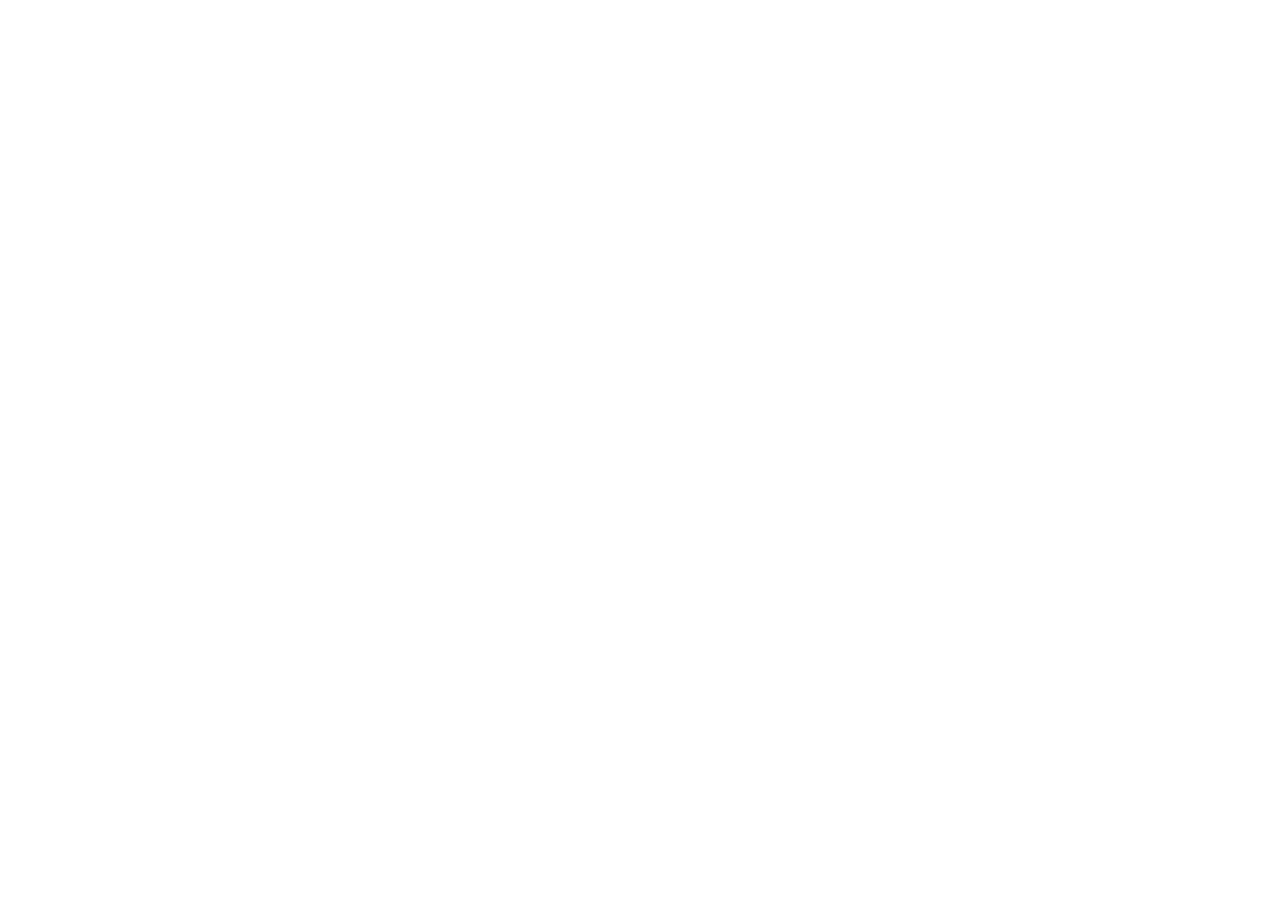
==== commit 77109ce9: "Визитка: на весь экран, язык кнопкой сверху и автоматически" ====
--- a/donate/index.html
+++ b/donate/index.html
@@ -29,78 +29,103 @@
 <main id="main">
 <link href="/assets/links/unbounded.css" rel="stylesheet"/>
 <style>
-  /* Визитка по QR-коду. Владелец 14.11: всё сразу на первом экране телефона (Tribute, Boosty, сообщество, канал,
-     бот, сайт, разработчик), шапка компактная, как на сайте; плитки сочные, как на прежней странице доната;
-     без подчёркиваний при наведении. Цвета — свои: фон и свечение со значка Deepal Tools. */
+  /* Визитка по QR-коду. Владелец 14–15.11: всё сразу на экране телефона и на ВЕСЬ экран (без пустоты снизу), язык —
+     кнопкой в правом верхнем углу, заливки ровные без бликов и обводок, у значка нет свечения, без подчёркиваний.
+     Плитки вертикальные: значок в левом верхнем углу, текст внизу, отступ 16 px со всех сторон одинаковый —
+     так он не зависит от высоты плитки (она растягивается под экран). */
   .card-page {
     --navy: #021458; --navy-deep: #010C38; --glow: #00E5FF; --mist: #A9B8E8; --snow: #F3F7FF;
-    --tribute: #3399FF; --tribute-deep: #1E6FE0; --boosty: #F15F2C; --boosty-deep: #CF4314;
-    --teal: #19D3A4; --teal-deep: #0A8E74; --tg: #2AABEE; --tg-deep: #1676C9;
-    --violet: #9B6BFF; --violet-deep: #5B32D6;
     --tribute-solid: #2A85F5; --boosty-solid: #E9541F; --teal-solid: #13A887; --tg-solid: #2196E3;
-    --violet-solid: #7A4FF0; --site-solid: #0B2C80;
+    --violet-solid: #7A4FF0; --site-solid: #1F3C9E; --pad: 16px;
     background: radial-gradient(130% 60% at 50% 0%, var(--navy) 0%, var(--navy) 40%, var(--navy-deep) 100%);
-    background-color: var(--navy-deep); color: var(--snow); min-height: 100dvh;
+    background-color: var(--navy-deep); color: var(--snow);
   }
   .lk a, .lk a:hover { text-decoration: none; }
-  .lk { max-width: 30rem; margin: 0 auto; padding: max(14px, env(safe-area-inset-top)) 14px max(24px, env(safe-area-inset-bottom)); }
+  .lk { max-width: 30rem; min-height: 100dvh; margin: 0 auto; display: flex; flex-direction: column;
+    padding: max(14px, env(safe-area-inset-top)) 14px max(16px, env(safe-area-inset-bottom)); box-sizing: border-box; }
 
   .lk-top { display: flex; align-items: center; gap: 12px; padding: 4px 2px 0; }
-  .lk-top img { width: 48px; height: 48px; border-radius: 13px; flex: none; box-shadow: 0 6px 22px -6px rgba(0, 229, 255, .55); }
+  .lk-top img { width: 48px; height: 48px; border-radius: 13px; flex: none; }
   .lk-top h1 { font-family: "Unbounded", var(--font); font-weight: 700; font-size: 21px; line-height: 1.1; margin: 0; letter-spacing: -.01em; }
   .lk-top p { margin: 3px 0 0; color: var(--mist); font-size: 13.5px; }
 
+  .lk-lang { margin-left: auto; position: relative; align-self: flex-start; }
+  .lk-lang summary { display: inline-flex; align-items: center; gap: 4px; height: 40px; padding: 0 12px; border-radius: 999px;
+    background: rgba(255, 255, 255, .1); color: var(--snow); font-weight: 600; font-size: 14px; cursor: pointer; list-style: none;
+    user-select: none; -webkit-tap-highlight-color: transparent; }
+  .lk-lang summary::-webkit-details-marker { display: none; }
+  .lk-lang summary .ms { font-size: 20px; }
+  .lk-lang summary:focus-visible { outline: 2px solid var(--glow); outline-offset: 2px; }
+  .lk-lang .lang-menu { position: absolute; right: 0; top: calc(100% + 6px); z-index: 10; min-width: 11rem; padding: 6px;
+    display: grid; gap: 2px; border-radius: 16px; background: #0B1F6E; box-shadow: 0 14px 36px rgba(0, 0, 0, .5); }
+  .lk-lang .lang-menu a { padding: 10px 12px; border-radius: 10px; color: var(--snow); font-size: 15px; }
+  .lk-lang .lang-menu a[aria-current] { background: rgba(255, 255, 255, .14); }
+  .lk-lang .lang-menu a:focus-visible { outline: 2px solid var(--glow); outline-offset: -2px; }
+
   .lk-h { font-family: "Unbounded", var(--font); font-weight: 700; font-size: 12.5px; letter-spacing: .02em; margin: 18px 2px 8px; color: var(--mist); }
 
-  .tiles { display: grid; grid-template-columns: 1fr 1fr; gap: 10px; }
+  /* Плитки растут вместе с экраном: доля доната — 1, ссылок (два ряда) — 2. */
+  .tiles { display: grid; grid-template-columns: 1fr 1fr; grid-auto-rows: minmax(96px, 1fr); gap: 10px; }
+  .tiles.donate { flex: 1 1 0; }
+  .tiles.links { flex: 2 1 0; }
   .tile {
-    position: relative; display: flex; align-items: center; gap: 10px; padding: 12px; min-height: 74px;
-    border-radius: 20px; color: #fff; overflow: hidden; isolation: isolate;
-    transition: transform .16s ease, filter .16s ease; -webkit-tap-highlight-color: transparent;
+    display: flex; flex-direction: column; justify-content: space-between; align-items: flex-start; gap: 10px;
+    padding: var(--pad); border-radius: 20px; color: #fff; -webkit-tap-highlight-color: transparent;
+    transition: transform .16s ease, filter .16s ease;
   }
   .tile:active { transform: scale(.97); }
   .tile:focus-visible { outline: 3px solid var(--glow); outline-offset: 3px; }
   @media (hover: hover) { .tile:hover { filter: brightness(1.08); } }
-  .tile .badge { width: 40px; height: 40px; border-radius: 12px; display: grid; place-items: center; flex: none; background: rgba(255, 255, 255, .22); }
-  .tile .badge .ms { font-size: 23px; color: #fff; }
+  .tile .badge { width: 44px; height: 44px; border-radius: 13px; display: grid; place-items: center; flex: none; background: rgba(255, 255, 255, .22); }
+  .tile .badge .ms { font-size: 25px; color: #fff; }
   .tile .badge.white { background: #fff; }
-  .tile .badge.white img { width: 30px; height: 30px; display: block; }
-  .tile .badge.white svg { width: 24px; height: 24px; display: block; }
+  .tile .badge.white img { width: 32px; height: 32px; display: block; }
+  .tile .badge.white svg { width: 26px; height: 26px; display: block; }
   .tile .tx { min-width: 0; }
-  .tile b { display: block; font-size: 16.5px; font-weight: 700; line-height: 1.15; letter-spacing: -.01em; }
-  .tile .sub { display: block; font-size: 12.5px; line-height: 1.3; color: rgba(255, 255, 255, .86); margin-top: 2px; }
-
-  /* Владелец 15.11: заливка ровная, одним цветом — без бликов и переходов. */
-  .tile.tribute { background: var(--tribute-solid); box-shadow: 0 12px 28px -14px rgba(51, 153, 255, .85); }
-  .tile.boosty  { background: var(--boosty-solid); box-shadow: 0 12px 28px -14px rgba(241, 95, 44, .85); }
-  .tile.community { background: var(--teal-solid); box-shadow: 0 12px 28px -14px rgba(25, 211, 164, .75); }
-  .tile.channel { background: var(--tg-solid); box-shadow: 0 12px 28px -14px rgba(42, 171, 238, .8); }
-  .tile.bot { background: var(--violet-solid); box-shadow: 0 12px 28px -14px rgba(155, 107, 255, .8); }
-  .tile.site { background: var(--site-solid); box-shadow: inset 0 0 0 1.5px rgba(0, 229, 255, .55), 0 12px 28px -16px rgba(0, 229, 255, .6); }
-
+  .tile b { display: block; font-size: 17px; font-weight: 700; line-height: 1.15; letter-spacing: -.01em; }
+  .tile .sub { display: block; font-size: 13px; line-height: 1.3; color: rgba(255, 255, 255, .86); margin-top: 2px; }
+
+  .tile.tribute { background: var(--tribute-solid); }
+  .tile.boosty { background: var(--boosty-solid); }
+  .tile.community { background: var(--teal-solid); }
+  .tile.channel { background: var(--tg-solid); }
+  .tile.bot { background: var(--violet-solid); }
+  .tile.site { background: var(--site-solid); }
+
+  /* Строка разработчика: высота = значок + 2 отступа, поэтому слева, сверху и снизу отступ одинаковый. */
   .dev {
-    margin-top: 10px; display: flex; align-items: center; gap: 12px; padding: 11px 14px; border-radius: 20px;
-    background: rgba(255, 255, 255, .08); box-shadow: inset 0 0 0 1px rgba(255, 255, 255, .13);
-    color: var(--snow); transition: transform .16s ease, background .16s ease;
+    margin-top: 10px; display: flex; align-items: center; gap: 12px; padding: 14px; border-radius: 20px;
+    background: rgba(255, 255, 255, .08); color: var(--snow); transition: transform .16s ease, background .16s ease;
   }
   .dev:active { transform: scale(.98); }
   .dev:focus-visible { outline: 3px solid var(--glow); outline-offset: 3px; }
   @media (hover: hover) { .dev:hover { background: rgba(255, 255, 255, .12); } }
-  .dev .badge { width: 40px; height: 40px; border-radius: 50%; display: grid; place-items: center; flex: none;
-    background: linear-gradient(160deg, var(--glow), var(--tribute-deep)); }
-  .dev .badge .ms { font-size: 23px; color: #fff; }
-  .dev b { display: block; font-size: 16px; font-weight: 600; }
-  .dev .sub { display: block; font-size: 13px; color: var(--mist); margin-top: 1px; }
+  .dev .badge { width: 44px; height: 44px; border-radius: 50%; display: grid; place-items: center; flex: none; background: var(--tg-solid); }
+  .dev .badge .ms { font-size: 25px; color: #fff; }
+  .dev b { display: block; font-size: 16px; font-weight: 600; line-height: 1.2; }
+  .dev .sub { display: block; font-size: 13px; line-height: 1.3; color: var(--mist); margin-top: 1px; }
   .dev .go { margin-left: auto; font-size: 22px; color: var(--mist); }
 
-  .lk-more { margin-top: 22px; text-align: center; color: var(--mist); font-size: 13.5px; line-height: 1.6; }
+  .lk-more { margin: 18px 0 0; text-align: center; color: var(--mist); font-size: 13.5px; line-height: 1.6; }
   .lk-more a { color: var(--snow); border-bottom: 1px solid rgba(243, 247, 255, .3); }
-  .lk-langs { display: flex; flex-wrap: wrap; justify-content: center; gap: 6px; margin-top: 16px; }
-  .lk-langs a { padding: 6px 11px; border-radius: 999px; color: var(--mist); font-size: 13px; background: rgba(255, 255, 255, .06); }
-  .lk-langs a[aria-current] { color: var(--snow); background: rgba(255, 255, 255, .16); }
-  .lk-langs a:focus-visible, .lk-more a:focus-visible { outline: 2px solid var(--glow); outline-offset: 2px; }
-
-  @media (max-width: 340px) { .tile { flex-direction: column; align-items: flex-start; } }
+  .lk-more a:focus-visible { outline: 2px solid var(--glow); outline-offset: 2px; }
+
+  /* Невысокие экраны (iPhone SE): плотнее, чтобы всё влезло без прокрутки; отступы по-прежнему равные. */
+  @media (max-height: 700px) {
+    .card-page { --pad: 12px; }
+    .lk-h { margin: 12px 2px 6px; }
+    .tiles { grid-auto-rows: minmax(84px, 1fr); gap: 8px; }
+    .tile { gap: 6px; }
+    .tile .badge { width: 38px; height: 38px; border-radius: 11px; }
+    .tile .badge .ms { font-size: 22px; }
+    .tile .badge.white img { width: 28px; height: 28px; }
+    .tile .badge.white svg { width: 22px; height: 22px; }
+    .tile b { font-size: 16px; }
+    .tile .sub { font-size: 12.5px; }
+    .dev { margin-top: 8px; padding: 12px; }
+    .dev .badge { width: 40px; height: 40px; }
+    .lk-more { margin-top: 12px; font-size: 13px; line-height: 1.5; }
+  }
   @media (prefers-reduced-motion: reduce) { .tile, .dev { transition: none; } }
 </style>
 <div class="lk">
@@ -110,9 +135,13 @@
 <h1>Deepal Tools</h1>
 <p>Приложения для Deepal S07</p>
 </div>
+<details class="lk-lang">
+<summary aria-label="Язык"><span aria-hidden="true" class="ms">translate</span><span class="lang-cur">RU</span></summary>
+<nav aria-label="Language" class="lang-menu"><a aria-current="true" href="https://deepaltools.com/links/" hreflang="ru" lang="ru">Русский</a><a href="https://deepaltools.com/en/links/" hreflang="en" lang="en">English</a><a href="https://deepaltools.com/uz/links/" hreflang="uz" lang="uz">Oʻzbekcha</a><a href="https://deepaltools.com/kk/links/" hreflang="kk" lang="kk">Қазақша</a><a href="https://deepaltools.com/ky/links/" hreflang="ky" lang="ky">Кыргызча</a><a href="https://deepaltools.com/az/links/" hreflang="az" lang="az">Azərbaycanca</a><a href="https://deepaltools.com/hy/links/" hreflang="hy" lang="hy">Հայերեն</a></nav>
+</details>
 </header>
 <h2 class="lk-h">Поддержать проект</h2>
-<div class="tiles">
+<div class="tiles donate">
 <a class="tile tribute" href="https://t.me/tribute/app?startapp=dPI5">
 <span class="badge white"><img alt="" height="30" src="/assets/links/tribute.png?v=4886d30d17" width="30"/></span>
 <span class="tx"><b>Tribute</b><span class="sub">В Telegram</span></span>
@@ -123,7 +152,7 @@
 </a>
 </div>
 <h2 class="lk-h">Telegram и сайт</h2>
-<div class="tiles">
+<div class="tiles links">
 <a class="tile community" href="https://t.me/deepal_tools_community">
 <span class="badge"><span aria-hidden="true" class="ms">forum</span></span>
 <span class="tx"><b>Сообщество</b><span class="sub">Вопросы и помощь</span></span>
@@ -147,8 +176,37 @@
 <span aria-hidden="true" class="ms go">chevron_right</span>
 </a>
 <p class="lk-more">Tribute не открывается в Telegram? <a href="https://web.tribute.tg/d/PI5">Открыть в браузере</a><br/>Спасибо, что вы с нами.</p>
-<nav aria-label="Language" class="lang-menu lk-langs"><a aria-current="true" href="https://deepaltools.com/links/" hreflang="ru" lang="ru">Русский</a><a href="https://deepaltools.com/en/links/" hreflang="en" lang="en">English</a><a href="https://deepaltools.com/uz/links/" hreflang="uz" lang="uz">Oʻzbekcha</a><a href="https://deepaltools.com/kk/links/" hreflang="kk" lang="kk">Қазақша</a><a href="https://deepaltools.com/ky/links/" hreflang="ky" lang="ky">Кыргызча</a><a href="https://deepaltools.com/az/links/" hreflang="az" lang="az">Azərbaycanca</a><a href="https://deepaltools.com/hy/links/" hreflang="hy" lang="hy">Հայերեն</a></nav>
-</div>
+</div>
+<script>
+  (function () {
+    var d = document.querySelector(".lk-lang");
+    if (!d) return;
+    // Language menu: closes on outside tap and Esc; the chosen language is remembered and wins over the country.
+    document.addEventListener("click", function (e) { if (d.open && !d.contains(e.target)) d.open = false; });
+    document.addEventListener("keydown", function (e) { if (e.key === "Escape") d.open = false; });
+    d.querySelectorAll(".lang-menu a[hreflang]").forEach(function (a) {
+      a.addEventListener("click", function () { try { localStorage.setItem("dt_lang", a.getAttribute("hreflang")); } catch (e) {} });
+    });
+    function go(code) {
+      var a = d.querySelector('.lang-menu a[hreflang="' + code + '"]');
+      if (a && code !== document.documentElement.lang) location.replace(a.getAttribute("href"));
+    }
+    var saved = null;
+    try { saved = localStorage.getItem("dt_lang"); } catch (e) {}
+    if (saved) { go(saved); return; }
+    // First visit by QR lands on the default (ru) page: pick the language by country (server, by IP), else by phone language.
+    if (document.documentElement.lang !== "ru") return;
+    var ours = ["ru", "en", "uz", "kk", "ky", "az", "hy"];
+    function byPhone() {
+      var l = ((navigator.languages && navigator.languages[0]) || navigator.language || "").slice(0, 2).toLowerCase();
+      if (ours.indexOf(l) >= 0) go(l);
+    }
+    fetch("https://deepaltools.com/api/v1/lang", { cache: "no-store" })
+      .then(function (r) { return r.ok ? r.json() : null; })
+      .then(function (j) { if (j && j.lang) go(j.lang); else byPhone(); })
+      .catch(byPhone);
+  })();
+</script>
 </main>
 </body>
 </html>
